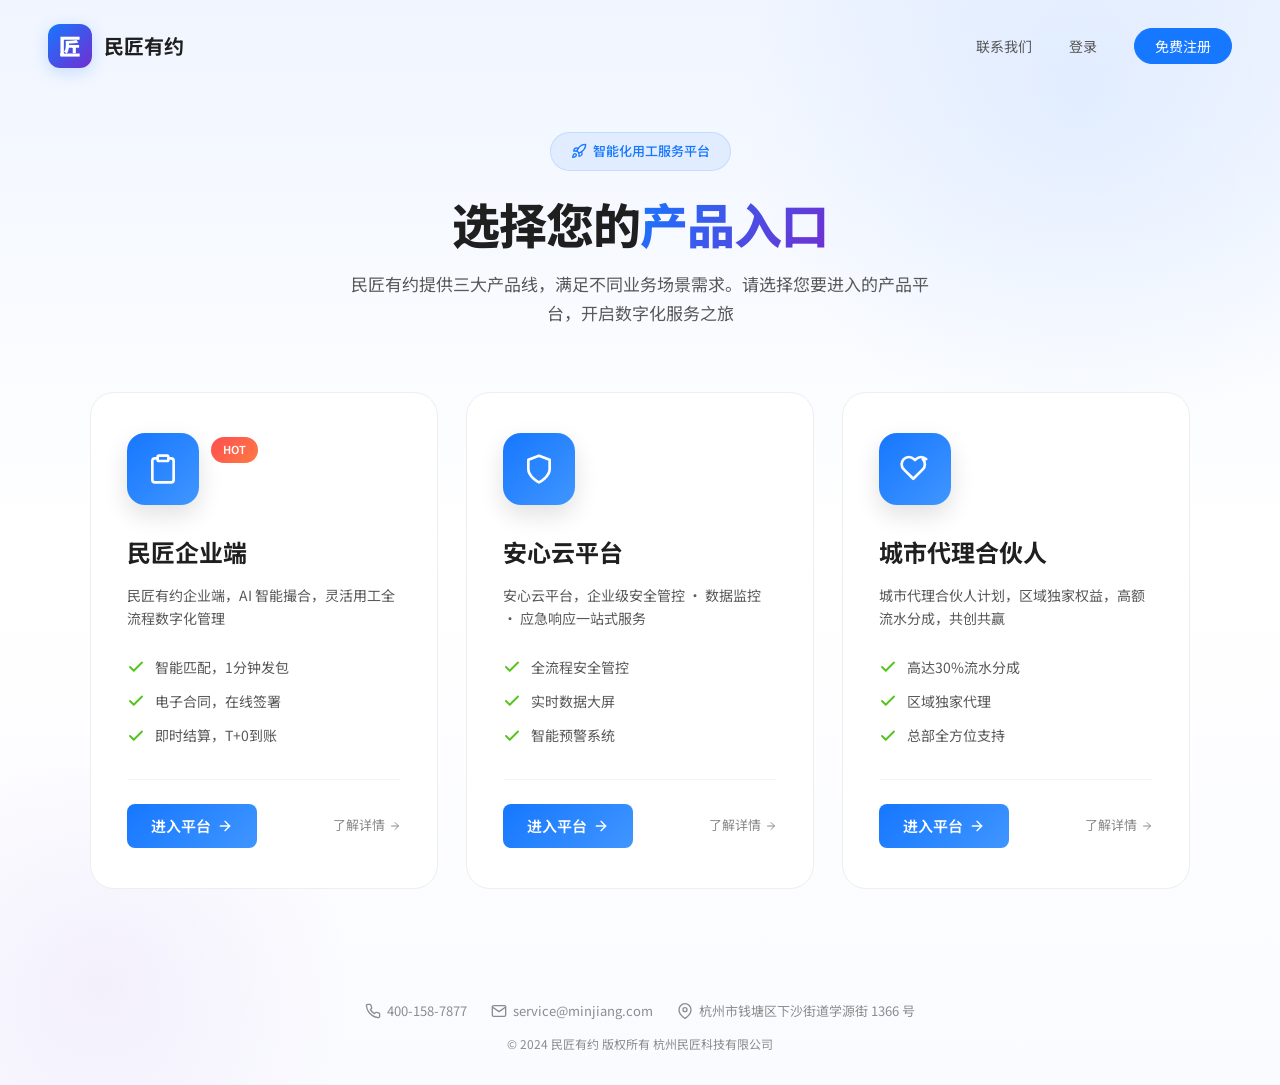
==== index.html @ 80315df2 "feat: 民匠有约平台官网 包含三大产品官网（民匠企业端、安心云平台、城市代理合伙人）， 统一蓝色科技色调设计，门户首页入口选择，登录页及注册页" ====
<!DOCTYPE html>
<html lang="zh-CN">
<head>
  <meta charset="UTF-8">
  <meta name="viewport" content="width=device-width, initial-scale=1.0">
  <title>民匠有约 - 智能化用工服务平台</title>
  <link rel="stylesheet" href="css/style.css">
  <style>
    .portal-page {
      min-height: 100vh;
      background: linear-gradient(180deg, #F0F5FF 0%, #FFFFFF 50%, #FAFBFF 100%);
      display: flex;
      flex-direction: column;
      position: relative;
      overflow: hidden;
    }
    .portal-page::before {
      content: '';
      position: absolute;
      top: -300px;
      right: -200px;
      width: 800px;
      height: 800px;
      background: radial-gradient(circle, rgba(22,119,255,0.08) 0%, transparent 60%);
      border-radius: 50%;
      pointer-events: none;
    }
    .portal-page::after {
      content: '';
      position: absolute;
      bottom: -200px;
      left: -200px;
      width: 600px;
      height: 600px;
      background: radial-gradient(circle, rgba(114,46,209,0.06) 0%, transparent 60%);
      border-radius: 50%;
      pointer-events: none;
    }
    .portal-nav {
      display: flex;
      align-items: center;
      justify-content: space-between;
      padding: 24px 48px;
      position: relative;
      z-index: 2;
    }
    .portal-nav-brand {
      display: flex;
      align-items: center;
      gap: 12px;
      font-size: 20px;
      font-weight: 700;
      color: var(--text);
    }
    .portal-nav-brand-icon {
      width: 44px;
      height: 44px;
      border-radius: 12px;
      background: linear-gradient(135deg, var(--primary), var(--purple));
      display: flex;
      align-items: center;
      justify-content: center;
      color: #fff;
      font-size: 22px;
      font-weight: 900;
      box-shadow: 0 4px 16px rgba(22,119,255,0.2);
    }
    .portal-nav-right {
      display: flex;
      align-items: center;
      gap: 16px;
    }
    .portal-nav-link {
      font-size: 14px;
      color: var(--text-secondary);
      transition: var(--transition);
    }
    .portal-nav-link:hover { color: var(--primary); }
    .portal-main {
      flex: 1;
      display: flex;
      align-items: center;
      justify-content: center;
      padding: 40px 24px 80px;
      position: relative;
      z-index: 2;
    }
    .portal-content {
      max-width: 1200px;
      width: 100%;
    }
    .portal-header {
      text-align: center;
      margin-bottom: 64px;
    }
    .portal-tag {
      display: inline-flex;
      align-items: center;
      gap: 6px;
      padding: 8px 20px;
      background: rgba(22,119,255,0.08);
      color: var(--primary);
      font-size: 13px;
      font-weight: 500;
      border-radius: var(--radius-full);
      margin-bottom: 24px;
      border: 1px solid rgba(22,119,255,0.15);
    }
    .portal-title {
      font-size: 48px;
      font-weight: 800;
      color: var(--text);
      line-height: 1.2;
      margin-bottom: 18px;
      letter-spacing: -1px;
    }
    .portal-title-grad {
      background: linear-gradient(120deg, var(--primary) 0%, var(--purple) 100%);
      -webkit-background-clip: text;
      -webkit-text-fill-color: transparent;
      background-clip: text;
    }
    .portal-subtitle {
      font-size: 17px;
      color: var(--text-secondary);
      line-height: 1.7;
      max-width: 600px;
      margin: 0 auto;
    }
    .portal-grid {
      display: grid;
      grid-template-columns: repeat(3, 1fr);
      gap: 28px;
      max-width: 1100px;
      margin: 0 auto;
    }
    .portal-card {
      background: #fff;
      border-radius: var(--radius-2xl);
      padding: 40px 36px;
      border: 1px solid var(--gray-200);
      transition: var(--transition-slow);
      cursor: pointer;
      position: relative;
      overflow: hidden;
      display: flex;
      flex-direction: column;
    }
    .portal-card::before {
      content: '';
      position: absolute;
      top: 0; left: 0; right: 0;
      height: 5px;
      background: var(--card-grad);
      transform: scaleX(0);
      transform-origin: left;
      transition: var(--transition-slow);
    }
    .portal-card:hover {
      transform: translateY(-10px);
      box-shadow: 0 24px 60px rgba(0,0,0,0.1);
      border-color: transparent;
    }
    .portal-card:hover::before { transform: scaleX(1); }
    .portal-card-icon-wrap {
      position: relative;
      margin-bottom: 28px;
    }
    .portal-card-icon {
      width: 72px;
      height: 72px;
      border-radius: 18px;
      display: flex;
      align-items: center;
      justify-content: center;
      box-shadow: 0 10px 24px rgba(0,0,0,0.12);
      transition: var(--transition);
    }
    .portal-card:hover .portal-card-icon {
      transform: scale(1.08) rotate(-3deg);
    }
    .portal-card-badge {
      position: absolute;
      top: 4px;
      left: 84px;
      padding: 4px 12px;
      background: linear-gradient(135deg, #FF4D4F, #FF7A45);
      color: #fff;
      font-size: 11px;
      font-weight: 600;
      border-radius: var(--radius-full);
    }
    .portal-card-title {
      font-size: 24px;
      font-weight: 700;
      color: var(--text);
      margin-bottom: 12px;
    }
    .portal-card-desc {
      font-size: 14px;
      color: var(--text-secondary);
      line-height: 1.65;
      margin-bottom: 24px;
      min-height: 48px;
    }
    .portal-card-features {
      display: flex;
      flex-direction: column;
      gap: 12px;
      margin-bottom: 32px;
      flex: 1;
    }
    .portal-card-feature {
      display: flex;
      align-items: center;
      gap: 10px;
      font-size: 14px;
      color: var(--text-secondary);
    }
    .portal-card-feature .icon {
      color: var(--green);
      width: 18px;
      height: 18px;
      flex-shrink: 0;
    }
    .portal-card-action {
      display: flex;
      align-items: center;
      justify-content: space-between;
      padding-top: 24px;
      border-top: 1px solid var(--gray-100);
    }
    .portal-card-link-wrap {
      display: block;
      text-decoration: none;
      color: inherit;
    }
    .portal-card-btn {
      display: flex;
      align-items: center;
      gap: 6px;
      font-size: 15px;
      font-weight: 600;
      padding: 10px 24px;
      border-radius: var(--radius);
      color: #fff;
      transition: var(--transition);
    }
    .portal-card-btn:hover { transform: translateX(4px); }
    .portal-card-link {
      font-size: 13px;
      color: var(--text-muted);
      display: flex;
      align-items: center;
      gap: 4px;
      transition: var(--transition);
    }
    .portal-card:hover .portal-card-link { color: var(--text-secondary); }
    .portal-footer {
      padding: 32px 48px;
      text-align: center;
      position: relative;
      z-index: 2;
    }
    .portal-footer-info {
      display: flex;
      align-items: center;
      justify-content: center;
      gap: 24px;
      margin-bottom: 12px;
    }
    .portal-footer-item {
      display: flex;
      align-items: center;
      gap: 6px;
      font-size: 13px;
      color: var(--text-muted);
    }
    .portal-footer-copy {
      font-size: 12px;
      color: var(--text-muted);
    }
    @media (max-width: 900px) {
      .portal-grid { grid-template-columns: 1fr; max-width: 480px; }
      .portal-title { font-size: 32px; }
      .portal-nav { padding: 16px 20px; }
    }
  </style>
</head>
<body>
  <div class="portal-page">
    <!-- 顶部导航 -->
    <div class="portal-nav">
      <a href="index.html" class="portal-nav-brand">
        <div class="portal-nav-brand-icon">匠</div>
        民匠有约
      </a>
      <div class="portal-nav-right">
        <a href="contact.html" class="portal-nav-link">联系我们</a>
        <a href="login.html" class="btn btn-ghost">登录</a>
        <a href="register.html" class="btn btn-primary">免费注册</a>
      </div>
    </div>

    <!-- 主内容区 -->
    <div class="portal-main">
      <div class="portal-content">
        <div class="portal-header">
          <span class="portal-tag">
            <span class="icon icon-rocket icon-sm"></span>
            智能化用工服务平台
          </span>
          <h1 class="portal-title">
            选择您的<span class="portal-title-grad">产品入口</span>
          </h1>
          <p class="portal-subtitle">民匠有约提供三大产品线，满足不同业务场景需求。请选择您要进入的产品平台，开启数字化服务之旅</p>
        </div>

        <div class="portal-grid">
          <!-- 民匠企业端 -->
          <div class="portal-card" style="--card-grad: linear-gradient(135deg, #1677FF, #4096FF);">
            <a href="minjiang.html" class="portal-card-link-wrap">
              <div class="portal-card-icon-wrap">
                <div class="portal-card-icon" style="background: linear-gradient(135deg, #1677FF, #4096FF);">
                  <span class="icon icon-clipboard icon-lg icon-white"></span>
                </div>
                <span class="portal-card-badge">HOT</span>
              </div>
              <h3 class="portal-card-title">民匠企业端</h3>
              <p class="portal-card-desc">民匠有约企业端，AI 智能撮合，灵活用工全流程数字化管理</p>
              <div class="portal-card-features">
                <div class="portal-card-feature"><span class="icon icon-check icon-sm"></span> 智能匹配，1分钟发包</div>
                <div class="portal-card-feature"><span class="icon icon-check icon-sm"></span> 电子合同，在线签署</div>
                <div class="portal-card-feature"><span class="icon icon-check icon-sm"></span> 即时结算，T+0到账</div>
              </div>
            </a>
            <div class="portal-card-action">
              <a href="login.html" class="portal-card-btn" style="background: linear-gradient(135deg, #1677FF, #4096FF);">
                进入平台 <span class="icon icon-arrow-right icon-sm"></span>
              </a>
              <a href="minjiang.html" class="portal-card-link">了解详情 <span class="icon icon-arrow-right icon-sm" style="width:12px;height:12px;"></span></a>
            </div>
          </div>

          <!-- 安心云平台 -->
          <div class="portal-card" style="--card-grad: linear-gradient(135deg, #1677FF, #4096FF);">
            <a href="anxinyun.html" class="portal-card-link-wrap">
              <div class="portal-card-icon-wrap">
                <div class="portal-card-icon" style="background: linear-gradient(135deg, #1677FF, #4096FF);">
                  <span class="icon icon-shield icon-lg icon-white"></span>
                </div>
              </div>
              <h3 class="portal-card-title">安心云平台</h3>
              <p class="portal-card-desc">安心云平台，企业级安全管控 · 数据监控 · 应急响应一站式服务</p>
              <div class="portal-card-features">
                <div class="portal-card-feature"><span class="icon icon-check icon-sm"></span> 全流程安全管控</div>
                <div class="portal-card-feature"><span class="icon icon-check icon-sm"></span> 实时数据大屏</div>
                <div class="portal-card-feature"><span class="icon icon-check icon-sm"></span> 智能预警系统</div>
              </div>
            </a>
            <div class="portal-card-action">
              <a href="login.html" class="portal-card-btn" style="background: linear-gradient(135deg, #1677FF, #4096FF);">
                进入平台 <span class="icon icon-arrow-right icon-sm"></span>
              </a>
              <a href="anxinyun.html" class="portal-card-link">了解详情 <span class="icon icon-arrow-right icon-sm" style="width:12px;height:12px;"></span></a>
            </div>
          </div>

          <!-- 城市代理合伙人 -->
          <div class="portal-card" style="--card-grad: linear-gradient(135deg, #1677FF, #4096FF);">
            <a href="agent.html" class="portal-card-link-wrap">
              <div class="portal-card-icon-wrap">
                <div class="portal-card-icon" style="background: linear-gradient(135deg, #1677FF, #4096FF);">
                  <span class="icon icon-handshake icon-lg icon-white"></span>
                </div>
              </div>
              <h3 class="portal-card-title">城市代理合伙人</h3>
              <p class="portal-card-desc">城市代理合伙人计划，区域独家权益，高额流水分成，共创共赢</p>
              <div class="portal-card-features">
                <div class="portal-card-feature"><span class="icon icon-check icon-sm"></span> 高达30%流水分成</div>
                <div class="portal-card-feature"><span class="icon icon-check icon-sm"></span> 区域独家代理</div>
                <div class="portal-card-feature"><span class="icon icon-check icon-sm"></span> 总部全方位支持</div>
              </div>
            </a>
            <div class="portal-card-action">
              <a href="login.html" class="portal-card-btn" style="background: linear-gradient(135deg, #1677FF, #4096FF);">
                进入平台 <span class="icon icon-arrow-right icon-sm"></span>
              </a>
              <a href="agent.html" class="portal-card-link">了解详情 <span class="icon icon-arrow-right icon-sm" style="width:12px;height:12px;"></span></a>
            </div>
          </div>
        </div>
      </div>
    </div>

    <!-- 底部信息 -->
    <div class="portal-footer">
      <div class="portal-footer-info">
        <span class="portal-footer-item">
          <span class="icon icon-phone icon-sm"></span>
          400-158-7877
        </span>
        <span class="portal-footer-item">
          <span class="icon icon-mail icon-sm"></span>
          service@minjiang.com
        </span>
        <span class="portal-footer-item">
          <span class="icon icon-map-pin icon-sm"></span>
          杭州市钱塘区下沙街道学源街 1366 号
        </span>
      </div>
      <div class="portal-footer-copy">&copy; 2024 民匠有约 版权所有 杭州民匠科技有限公司</div>
    </div>
  </div>
</body>
</html>
---- css/style.css ----
/* ===== 民匠有约官网 - 支付宝开放平台风格 v2 ===== */
@import url('https://fonts.googleapis.com/css2?family=Noto+Sans+SC:wght@300;400;500;600;700;900&display=swap');

:root {
  --primary: #1677FF;
  --primary-light: #4096FF;
  --primary-dark: #0958D9;
  --primary-50: #E6F0FF;
  --primary-100: #CCE0FF;

  --purple: #722ED1;
  --purple-light: #9254DE;
  --pink: #EB2F96;
  --cyan: #13C2C2;
  --green: #52C41A;
  --orange: #FA8C16;
  --red: #F5222D;
  --gold: #FAAD14;

  --gray-50: #FAFAFA;
  --gray-100: #F5F5F5;
  --gray-200: #EEEEEE;
  --gray-300: #E5E5E5;
  --gray-400: #BFBFBF;
  --gray-500: #8C8C8C;
  --gray-600: #595959;
  --gray-700: #434343;
  --gray-800: #262626;
  --gray-900: #1F1F1F;

  --bg: #FFFFFF;
  --bg-soft: #FAFAFA;
  --bg-section: #F7F8FA;

  --text: #1F1F1F;
  --text-secondary: #595959;
  --text-muted: #8C8C8C;

  --radius-sm: 4px;
  --radius: 8px;
  --radius-lg: 12px;
  --radius-xl: 16px;
  --radius-2xl: 24px;
  --radius-full: 9999px;

  --shadow-sm: 0 1px 2px rgba(0,0,0,0.03);
  --shadow: 0 2px 8px rgba(0,0,0,0.04);
  --shadow-md: 0 4px 16px rgba(0,0,0,0.06);
  --shadow-lg: 0 8px 24px rgba(0,0,0,0.08);
  --shadow-xl: 0 12px 40px rgba(0,0,0,0.1);
  --shadow-primary: 0 6px 20px rgba(22,119,255,0.18);
  --shadow-primary-lg: 0 12px 32px rgba(22,119,255,0.25);

  --transition: all 0.25s cubic-bezier(0.4, 0, 0.2, 1);
  --transition-slow: all 0.4s cubic-bezier(0.4, 0, 0.2, 1);
  --container: 1200px;
}

* { margin: 0; padding: 0; box-sizing: border-box; }

html { scroll-behavior: smooth; }

body {
  font-family: 'PingFang SC', 'Helvetica Neue', 'Noto Sans SC', -apple-system, BlinkMacSystemFont, 'Microsoft YaHei', sans-serif;
  background: var(--bg);
  color: var(--text);
  line-height: 1.6;
  font-size: 14px;
  -webkit-font-smoothing: antialiased;
  -moz-osx-font-smoothing: grayscale;
}

a { text-decoration: none; color: inherit; }
img { max-width: 100%; display: block; }
ul { list-style: none; }
button { font-family: inherit; cursor: pointer; border: none; background: none; }

.container {
  max-width: var(--container);
  margin: 0 auto;
  padding: 0 24px;
}

/* ===== ICON SYSTEM ===== */
.icon {
  display: inline-block;
  width: 24px;
  height: 24px;
  flex-shrink: 0;
  background-color: currentColor;
  -webkit-mask-repeat: no-repeat;
  mask-repeat: no-repeat;
  -webkit-mask-position: center;
  mask-position: center;
  -webkit-mask-size: contain;
  mask-size: contain;
  vertical-align: middle;
}

.icon-lg { width: 32px; height: 32px; }
.icon-xl { width: 48px; height: 48px; }
.icon-2xl { width: 64px; height: 64px; }
.icon-sm { width: 16px; height: 16px; }

.icon-home {
  -webkit-mask-image: url("data:image/svg+xml,%3Csvg xmlns='http://www.w3.org/2000/svg' viewBox='0 0 24 24' fill='none' stroke='currentColor' stroke-width='2' stroke-linecap='round' stroke-linejoin='round'%3E%3Cpath d='M3 9l9-7 9 7v11a2 2 0 0 1-2 2H5a2 2 0 0 1-2-2z'/%3E%3Cpolyline points='9 22 9 12 15 12 15 22'/%3E%3C/svg%3E");
  mask-image: url("data:image/svg+xml,%3Csvg xmlns='http://www.w3.org/2000/svg' viewBox='0 0 24 24' fill='none' stroke='currentColor' stroke-width='2' stroke-linecap='round' stroke-linejoin='round'%3E%3Cpath d='M3 9l9-7 9 7v11a2 2 0 0 1-2 2H5a2 2 0 0 1-2-2z'/%3E%3Cpolyline points='9 22 9 12 15 12 15 22'/%3E%3C/svg%3E");
}
.icon-building {
  -webkit-mask-image: url("data:image/svg+xml,%3Csvg xmlns='http://www.w3.org/2000/svg' viewBox='0 0 24 24' fill='none' stroke='currentColor' stroke-width='2' stroke-linecap='round' stroke-linejoin='round'%3E%3Cpath d='M3 21h18'/%3E%3Cpath d='M5 21V7l8-4 8 4v14'/%3E%3Cpath d='M9 21v-6h6v6'/%3E%3C/svg%3E");
  mask-image: url("data:image/svg+xml,%3Csvg xmlns='http://www.w3.org/2000/svg' viewBox='0 0 24 24' fill='none' stroke='currentColor' stroke-width='2' stroke-linecap='round' stroke-linejoin='round'%3E%3Cpath d='M3 21h18'/%3E%3Cpath d='M5 21V7l8-4 8 4v14'/%3E%3Cpath d='M9 21v-6h6v6'/%3E%3C/svg%3E");
}
.icon-user {
  -webkit-mask-image: url("data:image/svg+xml,%3Csvg xmlns='http://www.w3.org/2000/svg' viewBox='0 0 24 24' fill='none' stroke='currentColor' stroke-width='2' stroke-linecap='round' stroke-linejoin='round'%3E%3Cpath d='M20 21v-2a4 4 0 0 0-4-4H8a4 4 0 0 0-4 4v2'/%3E%3Ccircle cx='12' cy='7' r='4'/%3E%3C/svg%3E");
  mask-image: url("data:image/svg+xml,%3Csvg xmlns='http://www.w3.org/2000/svg' viewBox='0 0 24 24' fill='none' stroke='currentColor' stroke-width='2' stroke-linecap='round' stroke-linejoin='round'%3E%3Cpath d='M20 21v-2a4 4 0 0 0-4-4H8a4 4 0 0 0-4 4v2'/%3E%3Ccircle cx='12' cy='7' r='4'/%3E%3C/svg%3E");
}
.icon-handshake {
  -webkit-mask-image: url("data:image/svg+xml,%3Csvg xmlns='http://www.w3.org/2000/svg' viewBox='0 0 24 24' fill='none' stroke='currentColor' stroke-width='2' stroke-linecap='round' stroke-linejoin='round'%3E%3Cpath d='M20.42 4.58a5.4 5.4 0 0 0-7.65 0l-.77.78-.77-.78a5.4 5.4 0 0 0-7.65 7.65l.77.77 6.36 6.36 6.36-6.36.77-.77a5.4 5.4 0 0 0 0-7.65z'/%3E%3C/svg%3E");
  mask-image: url("data:image/svg+xml,%3Csvg xmlns='http://www.w3.org/2000/svg' viewBox='0 0 24 24' fill='none' stroke='currentColor' stroke-width='2' stroke-linecap='round' stroke-linejoin='round'%3E%3Cpath d='M20.42 4.58a5.4 5.4 0 0 0-7.65 0l-.77.78-.77-.78a5.4 5.4 0 0 0-7.65 7.65l.77.77 6.36 6.36 6.36-6.36.77-.77a5.4 5.4 0 0 0 0-7.65z'/%3E%3C/svg%3E");
}
.icon-settings {
  -webkit-mask-image: url("data:image/svg+xml,%3Csvg xmlns='http://www.w3.org/2000/svg' viewBox='0 0 24 24' fill='none' stroke='currentColor' stroke-width='2' stroke-linecap='round' stroke-linejoin='round'%3E%3Ccircle cx='12' cy='12' r='3'/%3E%3Cpath d='M19.4 15a1.65 1.65 0 0 0 .33 1.82l.06.06a2 2 0 0 1 0 2.83 2 2 0 0 1-2.83 0l-.06-.06a1.65 1.65 0 0 0-1.82-.33 1.65 1.65 0 0 0-1 1.51V21a2 2 0 0 1-4 0v-.09A1.65 1.65 0 0 0 9 19.4a1.65 1.65 0 0 0-1.82.33l-.06.06a2 2 0 0 1-2.83 0 2 2 0 0 1 0-2.83l.06-.06a1.65 1.65 0 0 0 .33-1.82 1.65 1.65 0 0 0-1.51-1H3a2 2 0 0 1 0-4h.09A1.65 1.65 0 0 0 4.6 9a1.65 1.65 0 0 0-.33-1.82l-.06-.06a2 2 0 0 1 0-2.83 2 2 0 0 1 2.83 0l.06.06a1.65 1.65 0 0 0 1.82.33H9a1.65 1.65 0 0 0 1-1.51V3a2 2 0 0 1 4 0v.09a1.65 1.65 0 0 0 1 1.51 1.65 1.65 0 0 0 1.82-.33l.06-.06a2 2 0 0 1 2.83 0 2 2 0 0 1 0 2.83l-.06.06a1.65 1.65 0 0 0-.33 1.82V9a1.65 1.65 0 0 0 1.51 1H21a2 2 0 0 1 0 4h-.09a1.65 1.65 0 0 0-1.51 1z'/%3E%3C/svg%3E");
  mask-image: url("data:image/svg+xml,%3Csvg xmlns='http://www.w3.org/2000/svg' viewBox='0 0 24 24' fill='none' stroke='currentColor' stroke-width='2' stroke-linecap='round' stroke-linejoin='round'%3E%3Ccircle cx='12' cy='12' r='3'/%3E%3Cpath d='M19.4 15a1.65 1.65 0 0 0 .33 1.82l.06.06a2 2 0 0 1 0 2.83 2 2 0 0 1-2.83 0l-.06-.06a1.65 1.65 0 0 0-1.82-.33 1.65 1.65 0 0 0-1 1.51V21a2 2 0 0 1-4 0v-.09A1.65 1.65 0 0 0 9 19.4a1.65 1.65 0 0 0-1.82.33l-.06.06a2 2 0 0 1-2.83 0 2 2 0 0 1 0-2.83l.06-.06a1.65 1.65 0 0 0 .33-1.82 1.65 1.65 0 0 0-1.51-1H3a2 2 0 0 1 0-4h.09A1.65 1.65 0 0 0 4.6 9a1.65 1.65 0 0 0-.33-1.82l-.06-.06a2 2 0 0 1 0-2.83 2 2 0 0 1 2.83 0l.06.06a1.65 1.65 0 0 0 1.82.33H9a1.65 1.65 0 0 0 1-1.51V3a2 2 0 0 1 4 0v.09a1.65 1.65 0 0 0 1 1.51 1.65 1.65 0 0 0 1.82-.33l.06-.06a2 2 0 0 1 2.83 0 2 2 0 0 1 0 2.83l-.06.06a1.65 1.65 0 0 0-.33 1.82V9a1.65 1.65 0 0 0 1.51 1H21a2 2 0 0 1 0 4h-.09a1.65 1.65 0 0 0-1.51 1z'/%3E%3C/svg%3E");
}
.icon-clipboard {
  -webkit-mask-image: url("data:image/svg+xml,%3Csvg xmlns='http://www.w3.org/2000/svg' viewBox='0 0 24 24' fill='none' stroke='currentColor' stroke-width='2' stroke-linecap='round' stroke-linejoin='round'%3E%3Cpath d='M16 4h2a2 2 0 0 1 2 2v14a2 2 0 0 1-2 2H6a2 2 0 0 1-2-2V6a2 2 0 0 1 2-2h2'/%3E%3Crect x='8' y='2' width='8' height='4' rx='1' ry='1'/%3E%3C/svg%3E");
  mask-image: url("data:image/svg+xml,%3Csvg xmlns='http://www.w3.org/2000/svg' viewBox='0 0 24 24' fill='none' stroke='currentColor' stroke-width='2' stroke-linecap='round' stroke-linejoin='round'%3E%3Cpath d='M16 4h2a2 2 0 0 1 2 2v14a2 2 0 0 1-2 2H6a2 2 0 0 1-2-2V6a2 2 0 0 1 2-2h2'/%3E%3Crect x='8' y='2' width='8' height='4' rx='1' ry='1'/%3E%3C/svg%3E");
}
.icon-smartphone {
  -webkit-mask-image: url("data:image/svg+xml,%3Csvg xmlns='http://www.w3.org/2000/svg' viewBox='0 0 24 24' fill='none' stroke='currentColor' stroke-width='2' stroke-linecap='round' stroke-linejoin='round'%3E%3Crect x='5' y='2' width='14' height='20' rx='2' ry='2'/%3E%3Cline x1='12' y1='18' x2='12.01' y2='18'/%3E%3C/svg%3E");
  mask-image: url("data:image/svg+xml,%3Csvg xmlns='http://www.w3.org/2000/svg' viewBox='0 0 24 24' fill='none' stroke='currentColor' stroke-width='2' stroke-linecap='round' stroke-linejoin='round'%3E%3Crect x='5' y='2' width='14' height='20' rx='2' ry='2'/%3E%3Cline x1='12' y1='18' x2='12.01' y2='18'/%3E%3C/svg%3E");
}
.icon-dollar {
  -webkit-mask-image: url("data:image/svg+xml,%3Csvg xmlns='http://www.w3.org/2000/svg' viewBox='0 0 24 24' fill='none' stroke='currentColor' stroke-width='2' stroke-linecap='round' stroke-linejoin='round'%3E%3Cline x1='12' y1='1' x2='12' y2='23'/%3E%3Cpath d='M17 5H9.5a3.5 3.5 0 0 0 0 7h5a3.5 3.5 0 0 1 0 7H6'/%3E%3C/svg%3E");
  mask-image: url("data:image/svg+xml,%3Csvg xmlns='http://www.w3.org/2000/svg' viewBox='0 0 24 24' fill='none' stroke='currentColor' stroke-width='2' stroke-linecap='round' stroke-linejoin='round'%3E%3Cline x1='12' y1='1' x2='12' y2='23'/%3E%3Cpath d='M17 5H9.5a3.5 3.5 0 0 0 0 7h5a3.5 3.5 0 0 1 0 7H6'/%3E%3C/svg%3E");
}
.icon-map-pin {
  -webkit-mask-image: url("data:image/svg+xml,%3Csvg xmlns='http://www.w3.org/2000/svg' viewBox='0 0 24 24' fill='none' stroke='currentColor' stroke-width='2' stroke-linecap='round' stroke-linejoin='round'%3E%3Cpath d='M21 10c0 7-9 13-9 13s-9-6-9-13a9 9 0 0 1 18 0z'/%3E%3Ccircle cx='12' cy='10' r='3'/%3E%3C/svg%3E");
  mask-image: url("data:image/svg+xml,%3Csvg xmlns='http://www.w3.org/2000/svg' viewBox='0 0 24 24' fill='none' stroke='currentColor' stroke-width='2' stroke-linecap='round' stroke-linejoin='round'%3E%3Cpath d='M21 10c0 7-9 13-9 13s-9-6-9-13a9 9 0 0 1 18 0z'/%3E%3Ccircle cx='12' cy='10' r='3'/%3E%3C/svg%3E");
}
.icon-star {
  -webkit-mask-image: url("data:image/svg+xml,%3Csvg xmlns='http://www.w3.org/2000/svg' viewBox='0 0 24 24' fill='none' stroke='currentColor' stroke-width='2' stroke-linecap='round' stroke-linejoin='round'%3E%3Cpolygon points='12 2 15.09 8.26 22 9.27 17 14.14 18.18 21.02 12 17.77 5.82 21.02 7 14.14 2 9.27 8.91 8.26 12 2'/%3E%3C/svg%3E");
  mask-image: url("data:image/svg+xml,%3Csvg xmlns='http://www.w3.org/2000/svg' viewBox='0 0 24 24' fill='none' stroke='currentColor' stroke-width='2' stroke-linecap='round' stroke-linejoin='round'%3E%3Cpolygon points='12 2 15.09 8.26 22 9.27 17 14.14 18.18 21.02 12 17.77 5.82 21.02 7 14.14 2 9.27 8.91 8.26 12 2'/%3E%3C/svg%3E");
}
.icon-bar-chart {
  -webkit-mask-image: url("data:image/svg+xml,%3Csvg xmlns='http://www.w3.org/2000/svg' viewBox='0 0 24 24' fill='none' stroke='currentColor' stroke-width='2' stroke-linecap='round' stroke-linejoin='round'%3E%3Cline x1='12' y1='20' x2='12' y2='10'/%3E%3Cline x1='18' y1='20' x2='18' y2='4'/%3E%3Cline x1='6' y1='20' x2='6' y2='16'/%3E%3C/svg%3E");
  mask-image: url("data:image/svg+xml,%3Csvg xmlns='http://www.w3.org/2000/svg' viewBox='0 0 24 24' fill='none' stroke='currentColor' stroke-width='2' stroke-linecap='round' stroke-linejoin='round'%3E%3Cline x1='12' y1='20' x2='12' y2='10'/%3E%3Cline x1='18' y1='20' x2='18' y2='4'/%3E%3Cline x1='6' y1='20' x2='6' y2='16'/%3E%3C/svg%3E");
}
.icon-file-text {
  -webkit-mask-image: url("data:image/svg+xml,%3Csvg xmlns='http://www.w3.org/2000/svg' viewBox='0 0 24 24' fill='none' stroke='currentColor' stroke-width='2' stroke-linecap='round' stroke-linejoin='round'%3E%3Cpath d='M14 2H6a2 2 0 0 0-2 2v16a2 2 0 0 0 2 2h12a2 2 0 0 0 2-2V8z'/%3E%3Cpolyline points='14 2 14 8 20 8'/%3E%3Cline x1='16' y1='13' x2='8' y2='13'/%3E%3Cline x1='16' y1='17' x2='8' y2='17'/%3E%3Cpolyline points='10 9 9 9 8 9'/%3E%3C/svg%3E");
  mask-image: url("data:image/svg+xml,%3Csvg xmlns='http://www.w3.org/2000/svg' viewBox='0 0 24 24' fill='none' stroke='currentColor' stroke-width='2' stroke-linecap='round' stroke-linejoin='round'%3E%3Cpath d='M14 2H6a2 2 0 0 0-2 2v16a2 2 0 0 0 2 2h12a2 2 0 0 0 2-2V8z'/%3E%3Cpolyline points='14 2 14 8 20 8'/%3E%3Cline x1='16' y1='13' x2='8' y2='13'/%3E%3Cline x1='16' y1='17' x2='8' y2='17'/%3E%3Cpolyline points='10 9 9 9 8 9'/%3E%3C/svg%3E");
}
.icon-graduation {
  -webkit-mask-image: url("data:image/svg+xml,%3Csvg xmlns='http://www.w3.org/2000/svg' viewBox='0 0 24 24' fill='none' stroke='currentColor' stroke-width='2' stroke-linecap='round' stroke-linejoin='round'%3E%3Cpath d='M22 10v6M2 10l10-5 10 5-10 5z'/%3E%3Cpath d='M6 12v5c3 3 9 3 12 0v-5'/%3E%3C/svg%3E");
  mask-image: url("data:image/svg+xml,%3Csvg xmlns='http://www.w3.org/2000/svg' viewBox='0 0 24 24' fill='none' stroke='currentColor' stroke-width='2' stroke-linecap='round' stroke-linejoin='round'%3E%3Cpath d='M22 10v6M2 10l10-5 10 5-10 5z'/%3E%3Cpath d='M6 12v5c3 3 9 3 12 0v-5'/%3E%3C/svg%3E");
}
.icon-cloud {
  -webkit-mask-image: url("data:image/svg+xml,%3Csvg xmlns='http://www.w3.org/2000/svg' viewBox='0 0 24 24' fill='none' stroke='currentColor' stroke-width='2' stroke-linecap='round' stroke-linejoin='round'%3E%3Cpath d='M18 10h-1.26A8 8 0 1 0 9 20h9a5 5 0 0 0 0-10z'/%3E%3C/svg%3E");
  mask-image: url("data:image/svg+xml,%3Csvg xmlns='http://www.w3.org/2000/svg' viewBox='0 0 24 24' fill='none' stroke='currentColor' stroke-width='2' stroke-linecap='round' stroke-linejoin='round'%3E%3Cpath d='M18 10h-1.26A8 8 0 1 0 9 20h9a5 5 0 0 0 0-10z'/%3E%3C/svg%3E");
}
.icon-wifi {
  -webkit-mask-image: url("data:image/svg+xml,%3Csvg xmlns='http://www.w3.org/2000/svg' viewBox='0 0 24 24' fill='none' stroke='currentColor' stroke-width='2' stroke-linecap='round' stroke-linejoin='round'%3E%3Cpath d='M5 12.55a11 11 0 0 1 14.08 0'/%3E%3Cpath d='M1.42 9a16 16 0 0 1 21.16 0'/%3E%3Cpath d='M8.53 16.11a6 6 0 0 1 6.95 0'/%3E%3Cline x1='12' y1='20' x2='12.01' y2='20'/%3E%3C/svg%3E");
  mask-image: url("data:image/svg+xml,%3Csvg xmlns='http://www.w3.org/2000/svg' viewBox='0 0 24 24' fill='none' stroke='currentColor' stroke-width='2' stroke-linecap='round' stroke-linejoin='round'%3E%3Cpath d='M5 12.55a11 11 0 0 1 14.08 0'/%3E%3Cpath d='M1.42 9a16 16 0 0 1 21.16 0'/%3E%3Cpath d='M8.53 16.11a6 6 0 0 1 6.95 0'/%3E%3Cline x1='12' y1='20' x2='12.01' y2='20'/%3E%3C/svg%3E");
}
.icon-shield {
  -webkit-mask-image: url("data:image/svg+xml,%3Csvg xmlns='http://www.w3.org/2000/svg' viewBox='0 0 24 24' fill='none' stroke='currentColor' stroke-width='2' stroke-linecap='round' stroke-linejoin='round'%3E%3Cpath d='M12 22s8-4 8-10V5l-8-3-8 3v7c0 6 8 10 8 10z'/%3E%3C/svg%3E");
  mask-image: url("data:image/svg+xml,%3Csvg xmlns='http://www.w3.org/2000/svg' viewBox='0 0 24 24' fill='none' stroke='currentColor' stroke-width='2' stroke-linecap='round' stroke-linejoin='round'%3E%3Cpath d='M12 22s8-4 8-10V5l-8-3-8 3v7c0 6 8 10 8 10z'/%3E%3C/svg%3E");
}
.icon-search {
  -webkit-mask-image: url("data:image/svg+xml,%3Csvg xmlns='http://www.w3.org/2000/svg' viewBox='0 0 24 24' fill='none' stroke='currentColor' stroke-width='2' stroke-linecap='round' stroke-linejoin='round'%3E%3Ccircle cx='11' cy='11' r='8'/%3E%3Cline x1='21' y1='21' x2='16.65' y2='16.65'/%3E%3C/svg%3E");
  mask-image: url("data:image/svg+xml,%3Csvg xmlns='http://www.w3.org/2000/svg' viewBox='0 0 24 24' fill='none' stroke='currentColor' stroke-width='2' stroke-linecap='round' stroke-linejoin='round'%3E%3Ccircle cx='11' cy='11' r='8'/%3E%3Cline x1='21' y1='21' x2='16.65' y2='16.65'/%3E%3C/svg%3E");
}
.icon-video {
  -webkit-mask-image: url("data:image/svg+xml,%3Csvg xmlns='http://www.w3.org/2000/svg' viewBox='0 0 24 24' fill='none' stroke='currentColor' stroke-width='2' stroke-linecap='round' stroke-linejoin='round'%3E%3Cpolygon points='23 7 16 12 23 17 23 7'/%3E%3Crect x='1' y='5' width='15' height='14' rx='2' ry='2'/%3E%3C/svg%3E");
  mask-image: url("data:image/svg+xml,%3Csvg xmlns='http://www.w3.org/2000/svg' viewBox='0 0 24 24' fill='none' stroke='currentColor' stroke-width='2' stroke-linecap='round' stroke-linejoin='round'%3E%3Cpolygon points='23 7 16 12 23 17 23 7'/%3E%3Crect x='1' y='5' width='15' height='14' rx='2' ry='2'/%3E%3C/svg%3E");
}
.icon-alert {
  -webkit-mask-image: url("data:image/svg+xml,%3Csvg xmlns='http://www.w3.org/2000/svg' viewBox='0 0 24 24' fill='none' stroke='currentColor' stroke-width='2' stroke-linecap='round' stroke-linejoin='round'%3E%3Cpath d='M10.29 3.86L1.82 18a2 2 0 0 0 1.71 3h16.94a2 2 0 0 0 1.71-3L13.71 3.86a2 2 0 0 0-3.42 0z'/%3E%3Cline x1='12' y1='9' x2='12' y2='13'/%3E%3Cline x1='12' y1='17' x2='12.01' y2='17'/%3E%3C/svg%3E");
  mask-image: url("data:image/svg+xml,%3Csvg xmlns='http://www.w3.org/2000/svg' viewBox='0 0 24 24' fill='none' stroke='currentColor' stroke-width='2' stroke-linecap='round' stroke-linejoin='round'%3E%3Cpath d='M10.29 3.86L1.82 18a2 2 0 0 0 1.71 3h16.94a2 2 0 0 0 1.71-3L13.71 3.86a2 2 0 0 0-3.42 0z'/%3E%3Cline x1='12' y1='9' x2='12' y2='13'/%3E%3Cline x1='12' y1='17' x2='12.01' y2='17'/%3E%3C/svg%3E");
}
.icon-phone {
  -webkit-mask-image: url("data:image/svg+xml,%3Csvg xmlns='http://www.w3.org/2000/svg' viewBox='0 0 24 24' fill='none' stroke='currentColor' stroke-width='2' stroke-linecap='round' stroke-linejoin='round'%3E%3Cpath d='M22 16.92v3a2 2 0 0 1-2.18 2 19.79 19.79 0 0 1-8.63-3.07 19.5 19.5 0 0 1-6-6 19.79 19.79 0 0 1-3.07-8.67A2 2 0 0 1 4.11 2h3a2 2 0 0 1 2 1.72c.127.96.361 1.903.7 2.81a2 2 0 0 1-.45 2.11L8.09 9.91a16 16 0 0 0 6 6l1.27-1.27a2 2 0 0 1 2.11-.45c.907.339 1.85.573 2.81.7A2 2 0 0 1 22 16.92z'/%3E%3C/svg%3E");
  mask-image: url("data:image/svg+xml,%3Csvg xmlns='http://www.w3.org/2000/svg' viewBox='0 0 24 24' fill='none' stroke='currentColor' stroke-width='2' stroke-linecap='round' stroke-linejoin='round'%3E%3Cpath d='M22 16.92v3a2 2 0 0 1-2.18 2 19.79 19.79 0 0 1-8.63-3.07 19.5 19.5 0 0 1-6-6 19.79 19.79 0 0 1-3.07-8.67A2 2 0 0 1 4.11 2h3a2 2 0 0 1 2 1.72c.127.96.361 1.903.7 2.81a2 2 0 0 1-.45 2.11L8.09 9.91a16 16 0 0 0 6 6l1.27-1.27a2 2 0 0 1 2.11-.45c.907.339 1.85.573 2.81.7A2 2 0 0 1 22 16.92z'/%3E%3C/svg%3E");
}
.icon-mail {
  -webkit-mask-image: url("data:image/svg+xml,%3Csvg xmlns='http://www.w3.org/2000/svg' viewBox='0 0 24 24' fill='none' stroke='currentColor' stroke-width='2' stroke-linecap='round' stroke-linejoin='round'%3E%3Cpath d='M4 4h16c1.1 0 2 .9 2 2v12c0 1.1-.9 2-2 2H4c-1.1 0-2-.9-2-2V6c0-1.1.9-2 2-2z'/%3E%3Cpolyline points='22,6 12,13 2,6'/%3E%3C/svg%3E");
  mask-image: url("data:image/svg+xml,%3Csvg xmlns='http://www.w3.org/2000/svg' viewBox='0 0 24 24' fill='none' stroke='currentColor' stroke-width='2' stroke-linecap='round' stroke-linejoin='round'%3E%3Cpath d='M4 4h16c1.1 0 2 .9 2 2v12c0 1.1-.9 2-2 2H4c-1.1 0-2-.9-2-2V6c0-1.1.9-2 2-2z'/%3E%3Cpolyline points='22,6 12,13 2,6'/%3E%3C/svg%3E");
}
.icon-message {
  -webkit-mask-image: url("data:image/svg+xml,%3Csvg xmlns='http://www.w3.org/2000/svg' viewBox='0 0 24 24' fill='none' stroke='currentColor' stroke-width='2' stroke-linecap='round' stroke-linejoin='round'%3E%3Cpath d='M21 11.5a8.38 8.38 0 0 1-.9 3.8 8.5 8.5 0 0 1-7.6 4.7 8.38 8.38 0 0 1-3.8-.9L3 21l1.9-5.7a8.38 8.38 0 0 1-.9-3.8 8.5 8.5 0 0 1 4.7-7.6 8.38 8.38 0 0 1 3.8-.9h.5a8.48 8.48 0 0 1 8 8v.5z'/%3E%3C/svg%3E");
  mask-image: url("data:image/svg+xml,%3Csvg xmlns='http://www.w3.org/2000/svg' viewBox='0 0 24 24' fill='none' stroke='currentColor' stroke-width='2' stroke-linecap='round' stroke-linejoin='round'%3E%3Cpath d='M21 11.5a8.38 8.38 0 0 1-.9 3.8 8.5 8.5 0 0 1-7.6 4.7 8.38 8.38 0 0 1-3.8-.9L3 21l1.9-5.7a8.38 8.38 0 0 1-.9-3.8 8.5 8.5 0 0 1 4.7-7.6 8.38 8.38 0 0 1 3.8-.9h.5a8.48 8.48 0 0 1 8 8v.5z'/%3E%3C/svg%3E");
}
.icon-award {
  -webkit-mask-image: url("data:image/svg+xml,%3Csvg xmlns='http://www.w3.org/2000/svg' viewBox='0 0 24 24' fill='none' stroke='currentColor' stroke-width='2' stroke-linecap='round' stroke-linejoin='round'%3E%3Ccircle cx='12' cy='8' r='7'/%3E%3Cpolyline points='8.21 13.89 7 23 12 20 17 23 15.79 13.88'/%3E%3C/svg%3E");
  mask-image: url("data:image/svg+xml,%3Csvg xmlns='http://www.w3.org/2000/svg' viewBox='0 0 24 24' fill='none' stroke='currentColor' stroke-width='2' stroke-linecap='round' stroke-linejoin='round'%3E%3Ccircle cx='12' cy='8' r='7'/%3E%3Cpolyline points='8.21 13.89 7 23 12 20 17 23 15.79 13.88'/%3E%3C/svg%3E");
}
.icon-lock {
  -webkit-mask-image: url("data:image/svg+xml,%3Csvg xmlns='http://www.w3.org/2000/svg' viewBox='0 0 24 24' fill='none' stroke='currentColor' stroke-width='2' stroke-linecap='round' stroke-linejoin='round'%3E%3Crect x='3' y='11' width='18' height='11' rx='2' ry='2'/%3E%3Cpath d='M7 11V7a5 5 0 0 1 10 0v4'/%3E%3C/svg%3E");
  mask-image: url("data:image/svg+xml,%3Csvg xmlns='http://www.w3.org/2000/svg' viewBox='0 0 24 24' fill='none' stroke='currentColor' stroke-width='2' stroke-linecap='round' stroke-linejoin='round'%3E%3Crect x='3' y='11' width='18' height='11' rx='2' ry='2'/%3E%3Cpath d='M7 11V7a5 5 0 0 1 10 0v4'/%3E%3C/svg%3E");
}
.icon-cpu {
  -webkit-mask-image: url("data:image/svg+xml,%3Csvg xmlns='http://www.w3.org/2000/svg' viewBox='0 0 24 24' fill='none' stroke='currentColor' stroke-width='2' stroke-linecap='round' stroke-linejoin='round'%3E%3Crect x='4' y='4' width='16' height='16' rx='2' ry='2'/%3E%3Crect x='9' y='9' width='6' height='6'/%3E%3Cline x1='9' y1='1' x2='9' y2='4'/%3E%3Cline x1='15' y1='1' x2='15' y2='4'/%3E%3Cline x1='9' y1='20' x2='9' y2='23'/%3E%3Cline x1='15' y1='20' x2='15' y2='23'/%3E%3Cline x1='20' y1='9' x2='23' y2='9'/%3E%3Cline x1='20' y1='14' x2='23' y2='14'/%3E%3Cline x1='1' y1='9' x2='4' y2='9'/%3E%3Cline x1='1' y1='14' x2='4' y2='14'/%3E%3C/svg%3E");
  mask-image: url("data:image/svg+xml,%3Csvg xmlns='http://www.w3.org/2000/svg' viewBox='0 0 24 24' fill='none' stroke='currentColor' stroke-width='2' stroke-linecap='round' stroke-linejoin='round'%3E%3Crect x='4' y='4' width='16' height='16' rx='2' ry='2'/%3E%3Crect x='9' y='9' width='6' height='6'/%3E%3Cline x1='9' y1='1' x2='9' y2='4'/%3E%3Cline x1='15' y1='1' x2='15' y2='4'/%3E%3Cline x1='9' y1='20' x2='9' y2='23'/%3E%3Cline x1='15' y1='20' x2='15' y2='23'/%3E%3Cline x1='20' y1='9' x2='23' y2='9'/%3E%3Cline x1='20' y1='14' x2='23' y2='14'/%3E%3Cline x1='1' y1='9' x2='4' y2='9'/%3E%3Cline x1='1' y1='14' x2='4' y2='14'/%3E%3C/svg%3E");
}
.icon-zap {
  -webkit-mask-image: url("data:image/svg+xml,%3Csvg xmlns='http://www.w3.org/2000/svg' viewBox='0 0 24 24' fill='none' stroke='currentColor' stroke-width='2' stroke-linecap='round' stroke-linejoin='round'%3E%3Cpolygon points='13 2 3 14 12 14 11 22 21 10 12 10 13 2'/%3E%3C/svg%3E");
  mask-image: url("data:image/svg+xml,%3Csvg xmlns='http://www.w3.org/2000/svg' viewBox='0 0 24 24' fill='none' stroke='currentColor' stroke-width='2' stroke-linecap='round' stroke-linejoin='round'%3E%3Cpolygon points='13 2 3 14 12 14 11 22 21 10 12 10 13 2'/%3E%3C/svg%3E");
}
.icon-rocket {
  -webkit-mask-image: url("data:image/svg+xml,%3Csvg xmlns='http://www.w3.org/2000/svg' viewBox='0 0 24 24' fill='none' stroke='currentColor' stroke-width='2' stroke-linecap='round' stroke-linejoin='round'%3E%3Cpath d='M4.5 16.5c-1.5 1.26-2 5-2 5s3.74-.5 5-2c.71-.84.7-2.13-.09-2.91a2.18 2.18 0 0 0-2.91-.09z'/%3E%3Cpath d='M12 15l-3-3a22 22 0 0 1 2-3.95A12.88 12.88 0 0 1 22 2c0 2.72-.78 7.5-6 11a22.35 22.35 0 0 1-4 2z'/%3E%3Cpath d='M9 12H4s.55-3.03 2-4c1.62-1.08 5 0 5 0'/%3E%3Cpath d='M12 15v5s3.03-.55 4-2c1.08-1.62 0-5 0-5'/%3E%3C/svg%3E");
  mask-image: url("data:image/svg+xml,%3Csvg xmlns='http://www.w3.org/2000/svg' viewBox='0 0 24 24' fill='none' stroke='currentColor' stroke-width='2' stroke-linecap='round' stroke-linejoin='round'%3E%3Cpath d='M4.5 16.5c-1.5 1.26-2 5-2 5s3.74-.5 5-2c.71-.84.7-2.13-.09-2.91a2.18 2.18 0 0 0-2.91-.09z'/%3E%3Cpath d='M12 15l-3-3a22 22 0 0 1 2-3.95A12.88 12.88 0 0 1 22 2c0 2.72-.78 7.5-6 11a22.35 22.35 0 0 1-4 2z'/%3E%3Cpath d='M9 12H4s.55-3.03 2-4c1.62-1.08 5 0 5 0'/%3E%3Cpath d='M12 15v5s3.03-.55 4-2c1.08-1.62 0-5 0-5'/%3E%3C/svg%3E");
}
.icon-trending-up {
  -webkit-mask-image: url("data:image/svg+xml,%3Csvg xmlns='http://www.w3.org/2000/svg' viewBox='0 0 24 24' fill='none' stroke='currentColor' stroke-width='2' stroke-linecap='round' stroke-linejoin='round'%3E%3Cpolyline points='23 6 13.5 15.5 8.5 10.5 1 18'/%3E%3Cpolyline points='17 6 23 6 23 12'/%3E%3C/svg%3E");
  mask-image: url("data:image/svg+xml,%3Csvg xmlns='http://www.w3.org/2000/svg' viewBox='0 0 24 24' fill='none' stroke='currentColor' stroke-width='2' stroke-linecap='round' stroke-linejoin='round'%3E%3Cpolyline points='23 6 13.5 15.5 8.5 10.5 1 18'/%3E%3Cpolyline points='17 6 23 6 23 12'/%3E%3C/svg%3E");
}
.icon-clock {
  -webkit-mask-image: url("data:image/svg+xml,%3Csvg xmlns='http://www.w3.org/2000/svg' viewBox='0 0 24 24' fill='none' stroke='currentColor' stroke-width='2' stroke-linecap='round' stroke-linejoin='round'%3E%3Ccircle cx='12' cy='12' r='10'/%3E%3Cpolyline points='12 6 12 12 16 14'/%3E%3C/svg%3E");
  mask-image: url("data:image/svg+xml,%3Csvg xmlns='http://www.w3.org/2000/svg' viewBox='0 0 24 24' fill='none' stroke='currentColor' stroke-width='2' stroke-linecap='round' stroke-linejoin='round'%3E%3Ccircle cx='12' cy='12' r='10'/%3E%3Cpolyline points='12 6 12 12 16 14'/%3E%3C/svg%3E");
}
.icon-check {
  -webkit-mask-image: url("data:image/svg+xml,%3Csvg xmlns='http://www.w3.org/2000/svg' viewBox='0 0 24 24' fill='none' stroke='currentColor' stroke-width='2.5' stroke-linecap='round' stroke-linejoin='round'%3E%3Cpolyline points='20 6 9 17 4 12'/%3E%3C/svg%3E");
  mask-image: url("data:image/svg+xml,%3Csvg xmlns='http://www.w3.org/2000/svg' viewBox='0 0 24 24' fill='none' stroke='currentColor' stroke-width='2.5' stroke-linecap='round' stroke-linejoin='round'%3E%3Cpolyline points='20 6 9 17 4 12'/%3E%3C/svg%3E");
}
.icon-gift {
  -webkit-mask-image: url("data:image/svg+xml,%3Csvg xmlns='http://www.w3.org/2000/svg' viewBox='0 0 24 24' fill='none' stroke='currentColor' stroke-width='2' stroke-linecap='round' stroke-linejoin='round'%3E%3Cpolyline points='20 12 20 22 4 22 4 12'/%3E%3Crect x='2' y='7' width='20' height='5'/%3E%3Cline x1='12' y1='22' x2='12' y2='7'/%3E%3Cpath d='M12 7H7.5a2.5 2.5 0 0 1 0-5C11 2 12 7 12 7z'/%3E%3Cpath d='M12 7h4.5a2.5 2.5 0 0 0 0-5C13 2 12 7 12 7z'/%3E%3C/svg%3E");
  mask-image: url("data:image/svg+xml,%3Csvg xmlns='http://www.w3.org/2000/svg' viewBox='0 0 24 24' fill='none' stroke='currentColor' stroke-width='2' stroke-linecap='round' stroke-linejoin='round'%3E%3Cpolyline points='20 12 20 22 4 22 4 12'/%3E%3Crect x='2' y='7' width='20' height='5'/%3E%3Cline x1='12' y1='22' x2='12' y2='7'/%3E%3Cpath d='M12 7H7.5a2.5 2.5 0 0 1 0-5C11 2 12 7 12 7z'/%3E%3Cpath d='M12 7h4.5a2.5 2.5 0 0 0 0-5C13 2 12 7 12 7z'/%3E%3C/svg%3E");
}
.icon-globe {
  -webkit-mask-image: url("data:image/svg+xml,%3Csvg xmlns='http://www.w3.org/2000/svg' viewBox='0 0 24 24' fill='none' stroke='currentColor' stroke-width='2' stroke-linecap='round' stroke-linejoin='round'%3E%3Ccircle cx='12' cy='12' r='10'/%3E%3Cline x1='2' y1='12' x2='22' y2='12'/%3E%3Cpath d='M12 2a15.3 15.3 0 0 1 4 10 15.3 15.3 0 0 1-4 10 15.3 15.3 0 0 1-4-10 15.3 15.3 0 0 1 4-10z'/%3E%3C/svg%3E");
  mask-image: url("data:image/svg+xml,%3Csvg xmlns='http://www.w3.org/2000/svg' viewBox='0 0 24 24' fill='none' stroke='currentColor' stroke-width='2' stroke-linecap='round' stroke-linejoin='round'%3E%3Ccircle cx='12' cy='12' r='10'/%3E%3Cline x1='2' y1='12' x2='22' y2='12'/%3E%3Cpath d='M12 2a15.3 15.3 0 0 1 4 10 15.3 15.3 0 0 1-4 10 15.3 15.3 0 0 1-4-10 15.3 15.3 0 0 1 4-10z'/%3E%3C/svg%3E");
}
.icon-map {
  -webkit-mask-image: url("data:image/svg+xml,%3Csvg xmlns='http://www.w3.org/2000/svg' viewBox='0 0 24 24' fill='none' stroke='currentColor' stroke-width='2' stroke-linecap='round' stroke-linejoin='round'%3E%3Cpolygon points='1 6 1 22 8 18 16 22 21 18 21 2 16 6 8 2 1 6'/%3E%3Cline x1='8' y1='2' x2='8' y2='18'/%3E%3Cline x1='16' y1='6' x2='16' y2='22'/%3E%3C/svg%3E");
  mask-image: url("data:image/svg+xml,%3Csvg xmlns='http://www.w3.org/2000/svg' viewBox='0 0 24 24' fill='none' stroke='currentColor' stroke-width='2' stroke-linecap='round' stroke-linejoin='round'%3E%3Cpolygon points='1 6 1 22 8 18 16 22 21 18 21 2 16 6 8 2 1 6'/%3E%3Cline x1='8' y1='2' x2='8' y2='18'/%3E%3Cline x1='16' y1='6' x2='16' y2='22'/%3E%3C/svg%3E");
}
.icon-briefcase {
  -webkit-mask-image: url("data:image/svg+xml,%3Csvg xmlns='http://www.w3.org/2000/svg' viewBox='0 0 24 24' fill='none' stroke='currentColor' stroke-width='2' stroke-linecap='round' stroke-linejoin='round'%3E%3Crect x='2' y='7' width='20' height='14' rx='2' ry='2'/%3E%3Cpath d='M16 21V5a2 2 0 0 0-2-2h-4a2 2 0 0 0-2 2v16'/%3E%3C/svg%3E");
  mask-image: url("data:image/svg+xml,%3Csvg xmlns='http://www.w3.org/2000/svg' viewBox='0 0 24 24' fill='none' stroke='currentColor' stroke-width='2' stroke-linecap='round' stroke-linejoin='round'%3E%3Crect x='2' y='7' width='20' height='14' rx='2' ry='2'/%3E%3Cpath d='M16 21V5a2 2 0 0 0-2-2h-4a2 2 0 0 0-2 2v16'/%3E%3C/svg%3E");
}
.icon-arrow-right {
  -webkit-mask-image: url("data:image/svg+xml,%3Csvg xmlns='http://www.w3.org/2000/svg' viewBox='0 0 24 24' fill='none' stroke='currentColor' stroke-width='2' stroke-linecap='round' stroke-linejoin='round'%3E%3Cline x1='5' y1='12' x2='19' y2='12'/%3E%3Cpolyline points='12 5 19 12 12 19'/%3E%3C/svg%3E");
  mask-image: url("data:image/svg+xml,%3Csvg xmlns='http://www.w3.org/2000/svg' viewBox='0 0 24 24' fill='none' stroke='currentColor' stroke-width='2' stroke-linecap='round' stroke-linejoin='round'%3E%3Cline x1='5' y1='12' x2='19' y2='12'/%3E%3Cpolyline points='12 5 19 12 12 19'/%3E%3C/svg%3E");
}
.icon-arrow-left {
  -webkit-mask-image: url("data:image/svg+xml,%3Csvg xmlns='http://www.w3.org/2000/svg' viewBox='0 0 24 24' fill='none' stroke='currentColor' stroke-width='2' stroke-linecap='round' stroke-linejoin='round'%3E%3Cline x1='19' y1='12' x2='5' y2='12'/%3E%3Cpolyline points='12 19 5 12 12 5'/%3E%3C/svg%3E");
  mask-image: url("data:image/svg+xml,%3Csvg xmlns='http://www.w3.org/2000/svg' viewBox='0 0 24 24' fill='none' stroke='currentColor' stroke-width='2' stroke-linecap='round' stroke-linejoin='round'%3E%3Cline x1='19' y1='12' x2='5' y2='12'/%3E%3Cpolyline points='12 19 5 12 12 5'/%3E%3C/svg%3E");
}
.icon-chevron-right {
  -webkit-mask-image: url("data:image/svg+xml,%3Csvg xmlns='http://www.w3.org/2000/svg' viewBox='0 0 24 24' fill='none' stroke='currentColor' stroke-width='2' stroke-linecap='round' stroke-linejoin='round'%3E%3Cpolyline points='9 18 15 12 9 6'/%3E%3C/svg%3E");
  mask-image: url("data:image/svg+xml,%3Csvg xmlns='http://www.w3.org/2000/svg' viewBox='0 0 24 24' fill='none' stroke='currentColor' stroke-width='2' stroke-linecap='round' stroke-linejoin='round'%3E%3Cpolyline points='9 18 15 12 9 6'/%3E%3C/svg%3E");
}
.icon-grid {
  -webkit-mask-image: url("data:image/svg+xml,%3Csvg xmlns='http://www.w3.org/2000/svg' viewBox='0 0 24 24' fill='none' stroke='currentColor' stroke-width='2' stroke-linecap='round' stroke-linejoin='round'%3E%3Crect x='3' y='3' width='7' height='7'/%3E%3Crect x='14' y='3' width='7' height='7'/%3E%3Crect x='14' y='14' width='7' height='7'/%3E%3Crect x='3' y='14' width='7' height='7'/%3E%3C/svg%3E");
  mask-image: url("data:image/svg+xml,%3Csvg xmlns='http://www.w3.org/2000/svg' viewBox='0 0 24 24' fill='none' stroke='currentColor' stroke-width='2' stroke-linecap='round' stroke-linejoin='round'%3E%3Crect x='3' y='3' width='7' height='7'/%3E%3Crect x='14' y='3' width='7' height='7'/%3E%3Crect x='14' y='14' width='7' height='7'/%3E%3Crect x='3' y='14' width='7' height='7'/%3E%3C/svg%3E");
}
.icon-monitor {
  -webkit-mask-image: url("data:image/svg+xml,%3Csvg xmlns='http://www.w3.org/2000/svg' viewBox='0 0 24 24' fill='none' stroke='currentColor' stroke-width='2' stroke-linecap='round' stroke-linejoin='round'%3E%3Crect x='2' y='3' width='20' height='14' rx='2' ry='2'/%3E%3Cline x1='8' y1='21' x2='16' y2='21'/%3E%3Cline x1='12' y1='17' x2='12' y2='21'/%3E%3C/svg%3E");
  mask-image: url("data:image/svg+xml,%3Csvg xmlns='http://www.w3.org/2000/svg' viewBox='0 0 24 24' fill='none' stroke='currentColor' stroke-width='2' stroke-linecap='round' stroke-linejoin='round'%3E%3Crect x='2' y='3' width='20' height='14' rx='2' ry='2'/%3E%3Cline x1='8' y1='21' x2='16' y2='21'/%3E%3Cline x1='12' y1='17' x2='12' y2='21'/%3E%3C/svg%3E");
}
.icon-truck {
  -webkit-mask-image: url("data:image/svg+xml,%3Csvg xmlns='http://www.w3.org/2000/svg' viewBox='0 0 24 24' fill='none' stroke='currentColor' stroke-width='2' stroke-linecap='round' stroke-linejoin='round'%3E%3Crect x='1' y='3' width='15' height='13'/%3E%3Cpolygon points='16 8 20 8 23 11 23 16 16 16 16 8'/%3E%3Ccircle cx='5.5' cy='18.5' r='2.5'/%3E%3Ccircle cx='18.5' cy='18.5' r='2.5'/%3E%3C/svg%3E");
  mask-image: url("data:image/svg+xml,%3Csvg xmlns='http://www.w3.org/2000/svg' viewBox='0 0 24 24' fill='none' stroke='currentColor' stroke-width='2' stroke-linecap='round' stroke-linejoin='round'%3E%3Crect x='1' y='3' width='15' height='13'/%3E%3Cpolygon points='16 8 20 8 23 11 23 16 16 16 16 8'/%3E%3Ccircle cx='5.5' cy='18.5' r='2.5'/%3E%3Ccircle cx='18.5' cy='18.5' r='2.5'/%3E%3C/svg%3E");
}
.icon-coffee {
  -webkit-mask-image: url("data:image/svg+xml,%3Csvg xmlns='http://www.w3.org/2000/svg' viewBox='0 0 24 24' fill='none' stroke='currentColor' stroke-width='2' stroke-linecap='round' stroke-linejoin='round'%3E%3Cpath d='M18 8h1a4 4 0 0 1 0 8h-1'/%3E%3Cpath d='M2 8h16v9a4 4 0 0 1-4 4H6a4 4 0 0 1-4-4V8z'/%3E%3Cline x1='6' y1='1' x2='6' y2='4'/%3E%3Cline x1='10' y1='1' x2='10' y2='4'/%3E%3Cline x1='14' y1='1' x2='14' y2='4'/%3E%3C/svg%3E");
  mask-image: url("data:image/svg+xml,%3Csvg xmlns='http://www.w3.org/2000/svg' viewBox='0 0 24 24' fill='none' stroke='currentColor' stroke-width='2' stroke-linecap='round' stroke-linejoin='round'%3E%3Cpath d='M18 8h1a4 4 0 0 1 0 8h-1'/%3E%3Cpath d='M2 8h16v9a4 4 0 0 1-4 4H6a4 4 0 0 1-4-4V8z'/%3E%3Cline x1='6' y1='1' x2='6' y2='4'/%3E%3Cline x1='10' y1='1' x2='10' y2='4'/%3E%3Cline x1='14' y1='1' x2='14' y2='4'/%3E%3C/svg%3E");
}
.icon-recycle {
  -webkit-mask-image: url("data:image/svg+xml,%3Csvg xmlns='http://www.w3.org/2000/svg' viewBox='0 0 24 24' fill='none' stroke='currentColor' stroke-width='2' stroke-linecap='round' stroke-linejoin='round'%3E%3Cpolyline points='23 4 23 10 17 10'/%3E%3Cpath d='M20.49 15a9 9 0 1 1-2.12-9.36L23 10'/%3E%3C/svg%3E");
  mask-image: url("data:image/svg+xml,%3Csvg xmlns='http://www.w3.org/2000/svg' viewBox='0 0 24 24' fill='none' stroke='currentColor' stroke-width='2' stroke-linecap='round' stroke-linejoin='round'%3E%3Cpolyline points='23 4 23 10 17 10'/%3E%3Cpath d='M20.49 15a9 9 0 1 1-2.12-9.36L23 10'/%3E%3C/svg%3E");
}
.icon-battery {
  -webkit-mask-image: url("data:image/svg+xml,%3Csvg xmlns='http://www.w3.org/2000/svg' viewBox='0 0 24 24' fill='none' stroke='currentColor' stroke-width='2' stroke-linecap='round' stroke-linejoin='round'%3E%3Crect x='1' y='6' width='18' height='12' rx='2' ry='2'/%3E%3Cline x1='23' y1='13' x2='23' y2='11'/%3E%3C/svg%3E");
  mask-image: url("data:image/svg+xml,%3Csvg xmlns='http://www.w3.org/2000/svg' viewBox='0 0 24 24' fill='none' stroke='currentColor' stroke-width='2' stroke-linecap='round' stroke-linejoin='round'%3E%3Crect x='1' y='6' width='18' height='12' rx='2' ry='2'/%3E%3Cline x1='23' y1='13' x2='23' y2='11'/%3E%3C/svg%3E");
}
.icon-tag {
  -webkit-mask-image: url("data:image/svg+xml,%3Csvg xmlns='http://www.w3.org/2000/svg' viewBox='0 0 24 24' fill='none' stroke='currentColor' stroke-width='2' stroke-linecap='round' stroke-linejoin='round'%3E%3Cpath d='M20.59 13.41l-7.17 7.17a2 2 0 0 1-2.83 0L2 12V2h10l8.59 8.59a2 2 0 0 1 0 2.82z'/%3E%3Cline x1='7' y1='7' x2='7.01' y2='7'/%3E%3C/svg%3E");
  mask-image: url("data:image/svg+xml,%3Csvg xmlns='http://www.w3.org/2000/svg' viewBox='0 0 24 24' fill='none' stroke='currentColor' stroke-width='2' stroke-linecap='round' stroke-linejoin='round'%3E%3Cpath d='M20.59 13.41l-7.17 7.17a2 2 0 0 1-2.83 0L2 12V2h10l8.59 8.59a2 2 0 0 1 0 2.82z'/%3E%3Cline x1='7' y1='7' x2='7.01' y2='7'/%3E%3C/svg%3E");
}
.icon-book-open {
  -webkit-mask-image: url("data:image/svg+xml,%3Csvg xmlns='http://www.w3.org/2000/svg' viewBox='0 0 24 24' fill='none' stroke='currentColor' stroke-width='2' stroke-linecap='round' stroke-linejoin='round'%3E%3Cpath d='M2 3h6a4 4 0 0 1 4 4v14a3 3 0 0 0-3-3H2z'/%3E%3Cpath d='M22 3h-6a4 4 0 0 0-4 4v14a3 3 0 0 1 3-3h7z'/%3E%3C/svg%3E");
  mask-image: url("data:image/svg+xml,%3Csvg xmlns='http://www.w3.org/2000/svg' viewBox='0 0 24 24' fill='none' stroke='currentColor' stroke-width='2' stroke-linecap='round' stroke-linejoin='round'%3E%3Cpath d='M2 3h6a4 4 0 0 1 4 4v14a3 3 0 0 0-3-3H2z'/%3E%3Cpath d='M22 3h-6a4 4 0 0 0-4 4v14a3 3 0 0 1 3-3h7z'/%3E%3C/svg%3E");
}
.icon-refresh {
  -webkit-mask-image: url("data:image/svg+xml,%3Csvg xmlns='http://www.w3.org/2000/svg' viewBox='0 0 24 24' fill='none' stroke='currentColor' stroke-width='2' stroke-linecap='round' stroke-linejoin='round'%3E%3Cpolyline points='23 4 23 10 17 10'/%3E%3Cpolyline points='1 20 1 14 7 14'/%3E%3Cpath d='M3.51 9a9 9 0 0 1 14.85-3.36L23 10M1 14l4.64 4.36A9 9 0 0 0 20.49 15'/%3E%3C/svg%3E");
  mask-image: url("data:image/svg+xml,%3Csvg xmlns='http://www.w3.org/2000/svg' viewBox='0 0 24 24' fill='none' stroke='currentColor' stroke-width='2' stroke-linecap='round' stroke-linejoin='round'%3E%3Cpolyline points='23 4 23 10 17 10'/%3E%3Cpolyline points='1 20 1 14 7 14'/%3E%3Cpath d='M3.51 9a9 9 0 0 1 14.85-3.36L23 10M1 14l4.64 4.36A9 9 0 0 0 20.49 15'/%3E%3C/svg%3E");
}
.icon-users {
  -webkit-mask-image: url("data:image/svg+xml,%3Csvg xmlns='http://www.w3.org/2000/svg' viewBox='0 0 24 24' fill='none' stroke='currentColor' stroke-width='2' stroke-linecap='round' stroke-linejoin='round'%3E%3Cpath d='M17 21v-2a4 4 0 0 0-4-4H5a4 4 0 0 0-4 4v2'/%3E%3Ccircle cx='9' cy='7' r='4'/%3E%3Cpath d='M23 21v-2a4 4 0 0 0-3-3.87'/%3E%3Cpath d='M16 3.13a4 4 0 0 1 0 7.75'/%3E%3C/svg%3E");
  mask-image: url("data:image/svg+xml,%3Csvg xmlns='http://www.w3.org/2000/svg' viewBox='0 0 24 24' fill='none' stroke='currentColor' stroke-width='2' stroke-linecap='round' stroke-linejoin='round'%3E%3Cpath d='M17 21v-2a4 4 0 0 0-4-4H5a4 4 0 0 0-4 4v2'/%3E%3Ccircle cx='9' cy='7' r='4'/%3E%3Cpath d='M23 21v-2a4 4 0 0 0-3-3.87'/%3E%3Cpath d='M16 3.13a4 4 0 0 1 0 7.75'/%3E%3C/svg%3E");
}
.icon-help-circle {
  -webkit-mask-image: url("data:image/svg+xml,%3Csvg xmlns='http://www.w3.org/2000/svg' viewBox='0 0 24 24' fill='none' stroke='currentColor' stroke-width='2' stroke-linecap='round' stroke-linejoin='round'%3E%3Ccircle cx='12' cy='12' r='10'/%3E%3Cpath d='M9.09 9a3 3 0 0 1 5.83 1c0 2-3 3-3 3'/%3E%3Cline x1='12' y1='17' x2='12.01' y2='17'/%3E%3C/svg%3E");
  mask-image: url("data:image/svg+xml,%3Csvg xmlns='http://www.w3.org/2000/svg' viewBox='0 0 24 24' fill='none' stroke='currentColor' stroke-width='2' stroke-linecap='round' stroke-linejoin='round'%3E%3Ccircle cx='12' cy='12' r='10'/%3E%3Cpath d='M9.09 9a3 3 0 0 1 5.83 1c0 2-3 3-3 3'/%3E%3Cline x1='12' y1='17' x2='12.01' y2='17'/%3E%3C/svg%3E");
}
.icon-send {
  -webkit-mask-image: url("data:image/svg+xml,%3Csvg xmlns='http://www.w3.org/2000/svg' viewBox='0 0 24 24' fill='none' stroke='currentColor' stroke-width='2' stroke-linecap='round' stroke-linejoin='round'%3E%3Cline x1='22' y1='2' x2='11' y2='13'/%3E%3Cpolygon points='22 2 15 22 11 13 2 9 22 2'/%3E%3C/svg%3E");
  mask-image: url("data:image/svg+xml,%3Csvg xmlns='http://www.w3.org/2000/svg' viewBox='0 0 24 24' fill='none' stroke='currentColor' stroke-width='2' stroke-linecap='round' stroke-linejoin='round'%3E%3Cline x1='22' y1='2' x2='11' y2='13'/%3E%3Cpolygon points='22 2 15 22 11 13 2 9 22 2'/%3E%3C/svg%3E");
}
.icon-disc {
  -webkit-mask-image: url("data:image/svg+xml,%3Csvg xmlns='http://www.w3.org/2000/svg' viewBox='0 0 24 24' fill='none' stroke='currentColor' stroke-width='2' stroke-linecap='round' stroke-linejoin='round'%3E%3Ccircle cx='12' cy='12' r='10'/%3E%3Ccircle cx='12' cy='12' r='3'/%3E%3C/svg%3E");
  mask-image: url("data:image/svg+xml,%3Csvg xmlns='http://www.w3.org/2000/svg' viewBox='0 0 24 24' fill='none' stroke='currentColor' stroke-width='2' stroke-linecap='round' stroke-linejoin='round'%3E%3Ccircle cx='12' cy='12' r='10'/%3E%3Ccircle cx='12' cy='12' r='3'/%3E%3C/svg%3E");
}
.icon-activity {
  -webkit-mask-image: url("data:image/svg+xml,%3Csvg xmlns='http://www.w3.org/2000/svg' viewBox='0 0 24 24' fill='none' stroke='currentColor' stroke-width='2' stroke-linecap='round' stroke-linejoin='round'%3E%3Cpolyline points='22 12 18 12 15 21 9 3 6 12 2 12'/%3E%3C/svg%3E");
  mask-image: url("data:image/svg+xml,%3Csvg xmlns='http://www.w3.org/2000/svg' viewBox='0 0 24 24' fill='none' stroke='currentColor' stroke-width='2' stroke-linecap='round' stroke-linejoin='round'%3E%3Cpolyline points='22 12 18 12 15 21 9 3 6 12 2 12'/%3E%3C/svg%3E");
}
.icon-eye {
  -webkit-mask-image: url("data:image/svg+xml,%3Csvg xmlns='http://www.w3.org/2000/svg' viewBox='0 0 24 24' fill='none' stroke='currentColor' stroke-width='2' stroke-linecap='round' stroke-linejoin='round'%3E%3Cpath d='M1 12s4-8 11-8 11 8 11 8-4 8-11 8-11-8-11-8z'/%3E%3Ccircle cx='12' cy='12' r='3'/%3E%3C/svg%3E");
  mask-image: url("data:image/svg+xml,%3Csvg xmlns='http://www.w3.org/2000/svg' viewBox='0 0 24 24' fill='none' stroke='currentColor' stroke-width='2' stroke-linecap='round' stroke-linejoin='round'%3E%3Cpath d='M1 12s4-8 11-8 11 8 11 8-4 8-11 8-11-8-11-8z'/%3E%3Ccircle cx='12' cy='12' r='3'/%3E%3C/svg%3E");
}
.icon-box {
  -webkit-mask-image: url("data:image/svg+xml,%3Csvg xmlns='http://www.w3.org/2000/svg' viewBox='0 0 24 24' fill='none' stroke='currentColor' stroke-width='2' stroke-linecap='round' stroke-linejoin='round'%3E%3Cpath d='M21 16V8a2 2 0 0 0-1-1.73l-7-4a2 2 0 0 0-2 0l-7 4A2 2 0 0 0 3 8v8a2 2 0 0 0 1 1.73l7 4a2 2 0 0 0 2 0l7-4A2 2 0 0 0 21 16z'/%3E%3Cpolyline points='3.27 6.96 12 12.01 20.73 6.96'/%3E%3Cline x1='12' y1='22.08' x2='12' y2='12'/%3E%3C/svg%3E");
  mask-image: url("data:image/svg+xml,%3Csvg xmlns='http://www.w3.org/2000/svg' viewBox='0 0 24 24' fill='none' stroke='currentColor' stroke-width='2' stroke-linecap='round' stroke-linejoin='round'%3E%3Cpath d='M21 16V8a2 2 0 0 0-1-1.73l-7-4a2 2 0 0 0-2 0l-7 4A2 2 0 0 0 3 8v8a2 2 0 0 0 1 1.73l7 4a2 2 0 0 0 2 0l7-4A2 2 0 0 0 21 16z'/%3E%3Cpolyline points='3.27 6.96 12 12.01 20.73 6.96'/%3E%3Cline x1='12' y1='22.08' x2='12' y2='12'/%3E%3C/svg%3E");
}
.icon-shopping-bag {
  -webkit-mask-image: url("data:image/svg+xml,%3Csvg xmlns='http://www.w3.org/2000/svg' viewBox='0 0 24 24' fill='none' stroke='currentColor' stroke-width='2' stroke-linecap='round' stroke-linejoin='round'%3E%3Cpath d='M6 2L3 6v14a2 2 0 0 0 2 2h14a2 2 0 0 0 2-2V6l-3-4z'/%3E%3Cline x1='3' y1='6' x2='21' y2='6'/%3E%3Cpath d='M16 10a4 4 0 0 1-8 0'/%3E%3C/svg%3E");
  mask-image: url("data:image/svg+xml,%3Csvg xmlns='http://www.w3.org/2000/svg' viewBox='0 0 24 24' fill='none' stroke='currentColor' stroke-width='2' stroke-linecap='round' stroke-linejoin='round'%3E%3Cpath d='M6 2L3 6v14a2 2 0 0 0 2 2h14a2 2 0 0 0 2-2V6l-3-4z'/%3E%3Cline x1='3' y1='6' x2='21' y2='6'/%3E%3Cpath d='M16 10a4 4 0 0 1-8 0'/%3E%3C/svg%3E");
}
.icon-tool {
  -webkit-mask-image: url("data:image/svg+xml,%3Csvg xmlns='http://www.w3.org/2000/svg' viewBox='0 0 24 24' fill='none' stroke='currentColor' stroke-width='2' stroke-linecap='round' stroke-linejoin='round'%3E%3Cpath d='M14.7 6.3a1 1 0 0 0 0 1.4l1.6 1.6a1 1 0 0 0 1.4 0l3.77-3.77a6 6 0 0 1-7.94 7.94l-6.91 6.91a2.12 2.12 0 0 1-3-3l6.91-6.91a6 6 0 0 1 7.94-7.94l-3.76 3.76z'/%3E%3C/svg%3E");
  mask-image: url("data:image/svg+xml,%3Csvg xmlns='http://www.w3.org/2000/svg' viewBox='0 0 24 24' fill='none' stroke='currentColor' stroke-width='2' stroke-linecap='round' stroke-linejoin='round'%3E%3Cpath d='M14.7 6.3a1 1 0 0 0 0 1.4l1.6 1.6a1 1 0 0 0 1.4 0l3.77-3.77a6 6 0 0 1-7.94 7.94l-6.91 6.91a2.12 2.12 0 0 1-3-3l6.91-6.91a6 6 0 0 1 7.94-7.94l-3.76 3.76z'/%3E%3C/svg%3E");
}
.icon-plus {
  -webkit-mask-image: url("data:image/svg+xml,%3Csvg xmlns='http://www.w3.org/2000/svg' viewBox='0 0 24 24' fill='none' stroke='currentColor' stroke-width='2' stroke-linecap='round' stroke-linejoin='round'%3E%3Cline x1='12' y1='5' x2='12' y2='19'/%3E%3Cline x1='5' y1='12' x2='19' y2='12'/%3E%3C/svg%3E");
  mask-image: url("data:image/svg+xml,%3Csvg xmlns='http://www.w3.org/2000/svg' viewBox='0 0 24 24' fill='none' stroke='currentColor' stroke-width='2' stroke-linecap='round' stroke-linejoin='round'%3E%3Cline x1='12' y1='5' x2='12' y2='19'/%3E%3Cline x1='5' y1='12' x2='19' y2='12'/%3E%3C/svg%3E");
}
.icon-minus {
  -webkit-mask-image: url("data:image/svg+xml,%3Csvg xmlns='http://www.w3.org/2000/svg' viewBox='0 0 24 24' fill='none' stroke='currentColor' stroke-width='2' stroke-linecap='round' stroke-linejoin='round'%3E%3Cline x1='5' y1='12' x2='19' y2='12'/%3E%3C/svg%3E");
  mask-image: url("data:image/svg+xml,%3Csvg xmlns='http://www.w3.org/2000/svg' viewBox='0 0 24 24' fill='none' stroke='currentColor' stroke-width='2' stroke-linecap='round' stroke-linejoin='round'%3E%3Cline x1='5' y1='12' x2='19' y2='12'/%3E%3C/svg%3E");
}
.icon-external-link {
  -webkit-mask-image: url("data:image/svg+xml,%3Csvg xmlns='http://www.w3.org/2000/svg' viewBox='0 0 24 24' fill='none' stroke='currentColor' stroke-width='2' stroke-linecap='round' stroke-linejoin='round'%3E%3Cpath d='M18 13v6a2 2 0 0 1-2 2H5a2 2 0 0 1-2-2V8a2 2 0 0 1 2-2h6'/%3E%3Cpolyline points='15 3 21 3 21 9'/%3E%3Cline x1='10' y1='14' x2='21' y2='3'/%3E%3C/svg%3E");
  mask-image: url("data:image/svg+xml,%3Csvg xmlns='http://www.w3.org/2000/svg' viewBox='0 0 24 24' fill='none' stroke='currentColor' stroke-width='2' stroke-linecap='round' stroke-linejoin='round'%3E%3Cpath d='M18 13v6a2 2 0 0 1-2 2H5a2 2 0 0 1-2-2V8a2 2 0 0 1 2-2h6'/%3E%3Cpolyline points='15 3 21 3 21 9'/%3E%3Cline x1='10' y1='14' x2='21' y2='3'/%3E%3C/svg%3E");
}

/* icon color helpers */
.icon-primary { color: var(--primary); }
.icon-purple { color: var(--purple); }
.icon-cyan { color: var(--cyan); }
.icon-orange { color: var(--orange); }
.icon-green { color: var(--green); }
.icon-pink { color: var(--pink); }
.icon-gold { color: var(--gold); }
.icon-red { color: var(--red); }
.icon-gray { color: var(--text-muted); }
.icon-white { color: white; }

/* ===== TOPBAR ===== */
.topbar {
  height: 36px;
  background: #F7F8FA;
  border-bottom: 1px solid var(--gray-200);
  font-size: 12px;
  color: var(--text-muted);
  display: flex;
  align-items: center;
}
.topbar-inner {
  max-width: var(--container);
  margin: 0 auto;
  padding: 0 24px;
  width: 100%;
  display: flex;
  align-items: center;
  justify-content: space-between;
}
.topbar-left, .topbar-right {
  display: flex;
  align-items: center;
  gap: 16px;
}
.topbar a { color: var(--text-muted); transition: var(--transition); }
.topbar a:hover { color: var(--primary); }
.topbar-divider { color: var(--gray-300); }

/* ===== NAVBAR ===== */
.navbar {
  position: sticky;
  top: 0; left: 0; right: 0;
  z-index: 1000;
  height: 64px;
  background: rgba(255,255,255,0.98);
  backdrop-filter: blur(20px);
  -webkit-backdrop-filter: blur(20px);
  border-bottom: 1px solid var(--gray-200);
  transition: var(--transition);
}
.nav-inner {
  max-width: var(--container);
  margin: 0 auto;
  height: 100%;
  padding: 0 24px;
  display: flex;
  align-items: center;
  justify-content: space-between;
}
.nav-left {
  display: flex;
  align-items: center;
  gap: 56px;
}
.nav-brand {
  display: flex;
  align-items: center;
  gap: 10px;
  font-weight: 600;
  font-size: 18px;
  color: var(--text);
  letter-spacing: 0.5px;
}
.nav-brand-icon {
  width: 36px; height: 36px;
  background: linear-gradient(135deg, var(--primary) 0%, var(--purple) 100%);
  border-radius: var(--radius);
  display: flex; align-items: center; justify-content: center;
  color: white;
  font-size: 18px;
  font-weight: 700;
  box-shadow: 0 4px 12px rgba(22,119,255,0.25);
}
.nav-links {
  display: flex;
  align-items: center;
  gap: 8px;
}
.nav-link {
  padding: 8px 16px;
  font-size: 15px;
  font-weight: 400;
  color: var(--text-secondary);
  border-radius: var(--radius);
  transition: var(--transition);
  position: relative;
}
.nav-link:hover { color: var(--primary); }
.nav-link.active {
  color: var(--primary);
  font-weight: 500;
}
.nav-link.active::after {
  content: '';
  position: absolute;
  bottom: 0;
  left: 16px; right: 16px;
  height: 2px;
  background: var(--primary);
  border-radius: 1px;
}
.nav-right {
  display: flex;
  align-items: center;
  gap: 8px;
}
.nav-link-text {
  padding: 6px 12px;
  font-size: 14px;
  color: var(--text-secondary);
  transition: var(--transition);
}
.nav-link-text:hover { color: var(--primary); }

/* ===== BUTTONS ===== */
.btn {
  display: inline-flex;
  align-items: center;
  justify-content: center;
  gap: 6px;
  padding: 6px 20px;
  font-size: 14px;
  font-weight: 400;
  border-radius: var(--radius-full);
  border: 1px solid transparent;
  cursor: pointer;
  transition: var(--transition);
  font-family: inherit;
  white-space: nowrap;
  height: 36px;
}
.btn-primary {
  background: var(--primary);
  color: white;
  border-color: var(--primary);
}
.btn-primary:hover {
  background: var(--primary-dark);
  border-color: var(--primary-dark);
  box-shadow: var(--shadow-primary);
}
.btn-outline {
  background: transparent;
  color: var(--primary);
  border-color: var(--primary);
}
.btn-outline:hover {
  background: var(--primary-50);
}
.btn-ghost {
  background: transparent;
  color: var(--text-secondary);
}
.btn-ghost:hover {
  background: var(--gray-100);
  color: var(--text);
}
.btn-large {
  height: 48px;
  padding: 0 32px;
  font-size: 16px;
  font-weight: 500;
  border-radius: var(--radius-full);
}
.btn-huge {
  height: 56px;
  padding: 0 48px;
  font-size: 18px;
  font-weight: 500;
  border-radius: var(--radius-full);
}
.btn-block { width: 100%; }
.btn-white {
  background: white;
  color: var(--primary);
  border-color: white;
}
.btn-white:hover {
  background: rgba(255,255,255,0.9);
  color: var(--primary-dark);
}
.btn-ghost-white {
  background: transparent;
  color: white;
  border-color: rgba(255,255,255,0.4);
}
.btn-ghost-white:hover {
  background: rgba(255,255,255,0.1);
  border-color: white;
}

/* ===== HERO ===== */
.hero {
  position: relative;
  padding: 80px 24px 100px;
  background: linear-gradient(180deg, #F0F5FF 0%, #FFFFFF 100%);
  overflow: hidden;
}
.hero::before {
  content: '';
  position: absolute;
  top: -300px;
  right: -200px;
  width: 800px;
  height: 800px;
  background: radial-gradient(circle, rgba(22,119,255,0.08) 0%, transparent 60%);
  border-radius: 50%;
  pointer-events: none;
}
.hero::after {
  content: '';
  position: absolute;
  bottom: -200px;
  left: -200px;
  width: 600px;
  height: 600px;
  background: radial-gradient(circle, rgba(114,46,209,0.06) 0%, transparent 60%);
  border-radius: 50%;
  pointer-events: none;
}
.hero-inner {
  max-width: var(--container);
  margin: 0 auto;
  display: grid;
  grid-template-columns: 1.1fr 1fr;
  gap: 60px;
  align-items: center;
  position: relative;
  z-index: 2;
}
.hero-content { position: relative; }
.hero-tag {
  display: inline-flex;
  align-items: center;
  gap: 6px;
  padding: 6px 14px;
  background: rgba(22,119,255,0.08);
  color: var(--primary);
  font-size: 13px;
  font-weight: 500;
  border-radius: var(--radius-full);
  margin-bottom: 20px;
  border: 1px solid rgba(22,119,255,0.15);
}
.hero-title {
  font-size: 48px;
  font-weight: 700;
  color: var(--text);
  line-height: 1.2;
  margin-bottom: 20px;
  letter-spacing: -0.5px;
}
.hero-title-grad {
  background: linear-gradient(120deg, var(--primary) 0%, var(--purple) 100%);
  -webkit-background-clip: text;
  -webkit-text-fill-color: transparent;
  background-clip: text;
}
.hero-subtitle {
  font-size: 16px;
  color: var(--text-secondary);
  line-height: 1.7;
  margin-bottom: 32px;
  max-width: 540px;
}
.hero-actions {
  display: flex;
  align-items: center;
  gap: 12px;
  margin-bottom: 32px;
}
.hero-stats {
  display: flex;
  gap: 40px;
  padding-top: 24px;
  border-top: 1px solid var(--gray-200);
}
.hero-stat-num {
  font-size: 24px;
  font-weight: 700;
  color: var(--text);
  line-height: 1.2;
  margin-bottom: 2px;
}
.hero-stat-num span {
  background: linear-gradient(120deg, var(--primary), var(--purple));
  -webkit-background-clip: text;
  -webkit-text-fill-color: transparent;
  background-clip: text;
}
.hero-stat-label {
  font-size: 12px;
  color: var(--text-muted);
}

/* Hero right side */
.hero-visual {
  position: relative;
  height: 480px;
}
.hero-mock {
  position: absolute;
  background: white;
  border-radius: var(--radius-xl);
  box-shadow: 0 20px 60px rgba(22,119,255,0.15);
  border: 1px solid var(--gray-200);
  overflow: hidden;
}
.hero-dashboard {
  width: 100%;
  height: 100%;
  padding: 20px;
  display: flex;
  flex-direction: column;
  gap: 12px;
}
.hero-dash-header {
  display: flex;
  align-items: center;
  justify-content: space-between;
  padding-bottom: 12px;
  border-bottom: 1px solid var(--gray-200);
}
.hero-dash-title {
  font-size: 14px;
  font-weight: 600;
  color: var(--text);
}
.hero-dash-pill {
  padding: 3px 10px;
  background: var(--primary-50);
  color: var(--primary);
  font-size: 11px;
  font-weight: 500;
  border-radius: var(--radius-full);
}
.hero-dash-row {
  display: grid;
  grid-template-columns: 1fr 1fr;
  gap: 10px;
}
.hero-dash-card {
  background: var(--gray-50);
  border-radius: var(--radius);
  padding: 12px;
}
.hero-dash-num {
  font-size: 18px;
  font-weight: 700;
  color: var(--primary);
  margin-bottom: 2px;
}
.hero-dash-label {
  font-size: 11px;
  color: var(--text-muted);
}
.hero-dash-chart {
  flex: 1;
  background: var(--gray-50);
  border-radius: var(--radius);
  padding: 12px;
  display: flex;
  align-items: flex-end;
  justify-content: space-around;
  gap: 6px;
}
.hero-dash-bar {
  width: 14px;
  background: linear-gradient(180deg, var(--primary) 0%, var(--primary-light) 100%);
  border-radius: 4px 4px 0 0;
  position: relative;
  transition: var(--transition);
}
.hero-dash-bar.purple { background: linear-gradient(180deg, var(--purple) 0%, var(--purple-light) 100%); }
.hero-dash-bar.cyan { background: linear-gradient(180deg, var(--cyan) 0%, #5CDBD3 100%); }
.hero-dash-bar.green { background: linear-gradient(180deg, var(--green) 0%, #73D13D 100%); }

.hero-float-card {
  position: absolute;
  background: white;
  border-radius: var(--radius-lg);
  box-shadow: 0 12px 40px rgba(0,0,0,0.08);
  padding: 16px 20px;
  display: flex;
  align-items: center;
  gap: 12px;
  border: 1px solid var(--gray-100);
  animation: float 4s ease-in-out infinite;
}
.hero-float-card-1 { top: 30px; right: -20px; animation-delay: 0s; }
.hero-float-card-2 { bottom: 60px; left: -20px; animation-delay: 1.5s; }
.hero-float-card-3 { top: 200px; right: -40px; animation-delay: 3s; }
@keyframes float {
  0%, 100% { transform: translateY(0); }
  50% { transform: translateY(-10px); }
}
.float-icon {
  width: 40px; height: 40px;
  border-radius: var(--radius);
  display: flex; align-items: center; justify-content: center;
  flex-shrink: 0;
}
.float-icon.blue { background: var(--primary-50); color: var(--primary); }
.float-icon.purple { background: rgba(114,46,209,0.1); color: var(--purple); }
.float-icon.green { background: rgba(82,196,26,0.1); color: var(--green); }
.float-icon.orange { background: rgba(250,140,22,0.1); color: var(--orange); }
.float-title { font-size: 13px; font-weight: 600; color: var(--text); }
.float-sub { font-size: 11px; color: var(--text-muted); margin-top: 2px; }

/* ===== HERO PRODUCT SELECTION ===== */
.hero-product {
  position: relative;
  padding: 60px 24px 100px;
  background: linear-gradient(180deg, #F0F5FF 0%, #FFFFFF 100%);
  overflow: hidden;
}
.hero-product::before {
  content: '';
  position: absolute;
  top: -300px;
  right: -200px;
  width: 800px;
  height: 800px;
  background: radial-gradient(circle, rgba(22,119,255,0.08) 0%, transparent 60%);
  border-radius: 50%;
  pointer-events: none;
}
.hero-product::after {
  content: '';
  position: absolute;
  bottom: -200px;
  left: -200px;
  width: 600px;
  height: 600px;
  background: radial-gradient(circle, rgba(114,46,209,0.06) 0%, transparent 60%);
  border-radius: 50%;
  pointer-events: none;
}
.hero-product-inner {
  max-width: var(--container);
  margin: 0 auto;
  position: relative;
  z-index: 2;
}
.hero-product-header {
  text-align: center;
  margin-bottom: 56px;
}
.hero-product-tag {
  display: inline-flex;
  align-items: center;
  gap: 6px;
  padding: 6px 16px;
  background: rgba(22,119,255,0.08);
  color: var(--primary);
  font-size: 13px;
  font-weight: 500;
  border-radius: var(--radius-full);
  margin-bottom: 20px;
  border: 1px solid rgba(22,119,255,0.15);
}
.hero-product-title {
  font-size: 42px;
  font-weight: 700;
  color: var(--text);
  line-height: 1.2;
  margin-bottom: 16px;
  letter-spacing: -0.5px;
}
.hero-product-subtitle {
  font-size: 16px;
  color: var(--text-secondary);
  line-height: 1.7;
  max-width: 640px;
  margin: 0 auto;
}
.product-entry-grid {
  display: grid;
  grid-template-columns: repeat(3, 1fr);
  gap: 24px;
  max-width: 1100px;
  margin: 0 auto;
}
.product-entry-card {
  background: #fff;
  border-radius: var(--radius-xl);
  padding: 36px 32px;
  border: 1px solid var(--gray-200);
  transition: var(--transition-slow);
  cursor: pointer;
  position: relative;
  overflow: hidden;
  display: flex;
  flex-direction: column;
}
.product-entry-card::before {
  content: '';
  position: absolute;
  top: 0;
  left: 0;
  right: 0;
  height: 4px;
  background: var(--accent-grad, var(--primary));
  transform: scaleX(0);
  transform-origin: left;
  transition: var(--transition-slow);
}
.product-entry-card:hover {
  transform: translateY(-8px);
  box-shadow: 0 20px 50px rgba(0,0,0,0.1);
  border-color: transparent;
}
.product-entry-card:hover::before {
  transform: scaleX(1);
}
.product-entry-icon-wrap {
  position: relative;
  margin-bottom: 24px;
}
.product-entry-icon {
  width: 64px;
  height: 64px;
  border-radius: var(--radius-lg);
  background: var(--accent-grad, var(--primary));
  display: flex;
  align-items: center;
  justify-content: center;
  box-shadow: 0 8px 20px rgba(0,0,0,0.12);
  transition: var(--transition);
}
.product-entry-card:hover .product-entry-icon {
  transform: scale(1.05);
}
.product-entry-badge {
  position: absolute;
  top: 0;
  left: 76px;
  padding: 3px 10px;
  background: linear-gradient(135deg, #FF4D4F, #FF7A45);
  color: #fff;
  font-size: 11px;
  font-weight: 600;
  border-radius: var(--radius-full);
}
.product-entry-title {
  font-size: 22px;
  font-weight: 700;
  color: var(--text);
  margin-bottom: 10px;
}
.product-entry-desc {
  font-size: 14px;
  color: var(--text-secondary);
  line-height: 1.6;
  margin-bottom: 20px;
  min-height: 44px;
}
.product-entry-features {
  display: flex;
  flex-direction: column;
  gap: 10px;
  margin-bottom: 28px;
  flex: 1;
}
.product-entry-features li {
  display: flex;
  align-items: center;
  gap: 8px;
  font-size: 13px;
  color: var(--text-secondary);
}
.product-entry-features .icon {
  color: var(--green);
  width: 16px;
  height: 16px;
}
.product-entry-action {
  display: flex;
  align-items: center;
  gap: 6px;
  font-size: 14px;
  font-weight: 600;
  color: var(--accent, var(--primary));
  padding-top: 20px;
  border-top: 1px solid var(--gray-100);
  transition: var(--transition);
}
.product-entry-card:hover .product-entry-action {
  gap: 12px;
}
.product-entry-action .icon {
  transition: var(--transition);
}

/* ===== ROLE ENTRY ===== */
.role-entry {
  padding: 0 24px 60px;
  background: white;
  position: relative;
  z-index: 5;
}
.role-entry-inner {
  max-width: var(--container);
  margin: -60px auto 0;
  display: grid;
  grid-template-columns: repeat(4, 1fr);
  gap: 16px;
  position: relative;
  z-index: 10;
}
.role-card {
  background: white;
  border-radius: var(--radius-lg);
  padding: 24px;
  border: 1px solid var(--gray-200);
  transition: var(--transition);
  cursor: pointer;
  position: relative;
  overflow: hidden;
}
.role-card::before {
  content: '';
  position: absolute;
  top: 0; left: 0; right: 0;
  height: 3px;
  background: var(--accent, var(--primary));
  transform: scaleX(0);
  transform-origin: left;
  transition: var(--transition);
}
.role-card:hover {
  transform: translateY(-6px);
  box-shadow: 0 12px 32px rgba(0,0,0,0.08);
  border-color: transparent;
}
.role-card:hover::before { transform: scaleX(1); }
.role-icon-wrap {
  width: 56px; height: 56px;
  border-radius: var(--radius-lg);
  display: flex;
  align-items: center;
  justify-content: center;
  font-size: 28px;
  margin-bottom: 16px;
  background: var(--accent-bg, var(--primary-50));
  color: var(--accent, var(--primary));
}
.role-title {
  font-size: 18px;
  font-weight: 600;
  color: var(--text);
  margin-bottom: 6px;
}
.role-desc {
  font-size: 13px;
  color: var(--text-muted);
  line-height: 1.6;
  margin-bottom: 16px;
  min-height: 40px;
}
.role-link {
  display: inline-flex;
  align-items: center;
  gap: 4px;
  font-size: 13px;
  color: var(--accent, var(--primary));
  font-weight: 500;
  transition: var(--transition);
}
.role-card:hover .role-link { gap: 8px; }

/* ===== SECTION ===== */
.section {
  padding: 80px 24px;
}
.section-header {
  text-align: center;
  max-width: 720px;
  margin: 0 auto 56px;
}
.section-tag {
  display: inline-block;
  padding: 4px 12px;
  background: var(--primary-50);
  color: var(--primary);
  font-size: 13px;
  font-weight: 500;
  border-radius: var(--radius-full);
  margin-bottom: 16px;
}
.section-title {
  font-size: 36px;
  font-weight: 600;
  color: var(--text);
  line-height: 1.3;
  margin-bottom: 16px;
  letter-spacing: -0.3px;
}
.section-title-grad {
  background: linear-gradient(120deg, var(--primary), var(--purple));
  -webkit-background-clip: text;
  -webkit-text-fill-color: transparent;
  background-clip: text;
}
.section-desc {
  font-size: 15px;
  color: var(--text-secondary);
  line-height: 1.7;
}
.section-soft { background: var(--bg-section); }

/* ===== PRODUCT MATRIX ===== */
.product-matrix {
  display: grid;
  grid-template-columns: repeat(3, 1fr);
  gap: 16px;
  max-width: var(--container);
  margin: 0 auto;
}
.product-card {
  background: white;
  border-radius: var(--radius-lg);
  padding: 32px 28px;
  border: 1px solid var(--gray-200);
  transition: var(--transition);
  cursor: pointer;
  position: relative;
  overflow: hidden;
}
.product-card:hover {
  border-color: var(--accent, var(--primary));
  transform: translateY(-4px);
  box-shadow: 0 12px 32px rgba(0,0,0,0.06);
}
.product-card-icon {
  width: 56px; height: 56px;
  border-radius: var(--radius-lg);
  display: flex; align-items: center; justify-content: center;
  background: var(--accent-bg, var(--primary-50));
  color: var(--accent, var(--primary));
  margin-bottom: 20px;
}
.product-card-icon .icon { width: 32px; height: 32px; }
.product-card-title {
  font-size: 18px;
  font-weight: 600;
  color: var(--text);
  margin-bottom: 8px;
  display: flex;
  align-items: center;
  gap: 8px;
}
.product-card-title-tag {
  font-size: 11px;
  padding: 2px 6px;
  background: var(--red);
  color: white;
  border-radius: 4px;
  font-weight: 500;
}
.product-card-text {
  font-size: 13px;
  color: var(--text-muted);
  line-height: 1.7;
  margin-bottom: 16px;
  min-height: 44px;
}
.product-card-link {
  font-size: 13px;
  color: var(--accent, var(--primary));
  font-weight: 500;
  display: inline-flex;
  align-items: center;
  gap: 4px;
  transition: var(--transition);
}
.product-card-link .icon { width: 16px; height: 16px; }
.product-card:hover .product-card-link { gap: 8px; }

/* ===== SCENE GRID ===== */
.scene-grid {
  display: grid;
  grid-template-columns: repeat(4, 1fr);
  gap: 16px;
  max-width: var(--container);
  margin: 0 auto;
}
.scene-card {
  background: white;
  border-radius: var(--radius-lg);
  padding: 32px 24px;
  border: 1px solid var(--gray-200);
  transition: var(--transition);
  cursor: pointer;
  text-align: center;
  position: relative;
  overflow: hidden;
}
.scene-card::before {
  content: '';
  position: absolute;
  top: 0; left: 0; right: 0;
  height: 3px;
  background: var(--accent, linear-gradient(90deg, var(--primary), var(--purple)));
  transform: scaleX(0);
  transform-origin: left;
  transition: var(--transition);
}
.scene-card:hover {
  border-color: var(--primary);
  transform: translateY(-4px);
  box-shadow: var(--shadow-lg);
}
.scene-card:hover::before { transform: scaleX(1); }
.scene-icon {
  width: 64px; height: 64px;
  margin: 0 auto 16px;
  background: var(--accent-bg, linear-gradient(135deg, var(--primary-50), rgba(114,46,209,0.08)));
  border-radius: var(--radius-lg);
  display: flex; align-items: center; justify-content: center;
  color: var(--accent, var(--primary));
}
.scene-icon .icon { width: 32px; height: 32px; }
.scene-title {
  font-size: 17px;
  font-weight: 600;
  color: var(--text);
  margin-bottom: 8px;
}
.scene-desc {
  font-size: 13px;
  color: var(--text-muted);
  line-height: 1.6;
  margin-bottom: 16px;
  min-height: 40px;
}
.scene-link {
  display: inline-flex;
  align-items: center;
  gap: 4px;
  font-size: 13px;
  color: var(--primary);
  font-weight: 500;
  transition: var(--transition);
}
.scene-link .icon { width: 16px; height: 16px; }
.scene-card:hover .scene-link { gap: 8px; }

/* ===== FEATURE GRID ===== */
.feature-grid {
  display: grid;
  grid-template-columns: repeat(3, 1fr);
  gap: 24px;
  max-width: var(--container);
  margin: 0 auto;
}
.feature-card {
  background: white;
  border-radius: var(--radius-lg);
  padding: 32px;
  border: 1px solid var(--gray-200);
  transition: var(--transition);
}
.feature-card:hover {
  border-color: var(--primary-light);
  transform: translateY(-4px);
  box-shadow: var(--shadow-md);
}
.feature-icon {
  width: 48px; height: 48px;
  border-radius: var(--radius);
  display: flex; align-items: center; justify-content: center;
  background: var(--primary-50);
  color: var(--primary);
  margin-bottom: 20px;
}
.feature-icon .icon { width: 24px; height: 24px; }
.feature-card.purple .feature-icon { background: rgba(114,46,209,0.1); color: var(--purple); }
.feature-card.cyan .feature-icon { background: rgba(19,194,194,0.1); color: var(--cyan); }
.feature-card.orange .feature-icon { background: rgba(250,140,22,0.1); color: var(--orange); }
.feature-card.green .feature-icon { background: rgba(82,196,26,0.1); color: var(--green); }
.feature-card.pink .feature-icon { background: rgba(235,47,150,0.1); color: var(--pink); }
.feature-card.gold .feature-icon { background: rgba(250,173,20,0.1); color: var(--gold); }
.feature-title {
  font-size: 16px;
  font-weight: 600;
  color: var(--text);
  margin-bottom: 8px;
}
.feature-text {
  font-size: 13px;
  color: var(--text-secondary);
  line-height: 1.7;
}

/* ===== INDUSTRY SOLUTION TABS ===== */
.industry-tabs {
  display: flex;
  justify-content: center;
  gap: 0;
  background: white;
  border: 1px solid var(--gray-200);
  border-radius: var(--radius-full);
  padding: 4px;
  margin: 0 auto 40px;
  max-width: 720px;
}
.industry-tab {
  padding: 8px 20px;
  font-size: 14px;
  color: var(--text-secondary);
  border-radius: var(--radius-full);
  cursor: pointer;
  transition: var(--transition);
  background: none;
  border: none;
  font-family: inherit;
}
.industry-tab.active {
  color: white;
  background: linear-gradient(135deg, var(--primary), var(--purple));
  font-weight: 500;
}
.industry-pane { display: none; }
.industry-pane.active { display: block; }

/* ===== STATS ROW ===== */
.stats-row {
  display: flex;
  justify-content: space-around;
  background: white;
  border-radius: var(--radius-xl);
  padding: 40px 32px;
  border: 1px solid var(--gray-200);
  max-width: var(--container);
  margin: 0 auto;
}
.stat-item { text-align: center; }
.stat-num {
  font-size: 36px;
  font-weight: 700;
  background: linear-gradient(120deg, var(--primary), var(--purple));
  -webkit-background-clip: text;
  -webkit-text-fill-color: transparent;
  background-clip: text;
  margin-bottom: 4px;
  line-height: 1.2;
}
.stat-label {
  font-size: 13px;
  color: var(--text-muted);
}

/* ===== CASES ===== */
.case-grid {
  display: grid;
  grid-template-columns: repeat(4, 1fr);
  gap: 20px;
  max-width: var(--container);
  margin: 0 auto;
}
.case-card {
  background: white;
  border-radius: var(--radius-lg);
  overflow: hidden;
  border: 1px solid var(--gray-200);
  transition: var(--transition);
  cursor: pointer;
}
.case-card:hover {
  transform: translateY(-4px);
  box-shadow: var(--shadow-md);
  border-color: var(--primary-light);
}
.case-img {
  width: 100%;
  height: 160px;
  display: flex;
  align-items: center;
  justify-content: center;
  position: relative;
  overflow: hidden;
}
.case-img .icon { width: 48px; height: 48px; opacity: 0.6; }
.case-body { padding: 20px; }
.case-name {
  font-size: 15px;
  font-weight: 600;
  color: var(--text);
  margin-bottom: 12px;
  display: flex;
  align-items: center;
  gap: 6px;
}
.case-stats {
  display: flex;
  flex-direction: column;
  gap: 8px;
  margin-bottom: 12px;
}
.case-stat-row {
  display: flex;
  justify-content: space-between;
  align-items: baseline;
}
.case-stat-label { font-size: 12px; color: var(--text-muted); }
.case-stat-value {
  font-size: 18px;
  font-weight: 700;
  color: var(--primary);
}
.case-stat-row .case-stat-value.green { color: var(--green); }
.case-stat-row .case-stat-value.purple { color: var(--purple); }
.case-stat-row .case-stat-value.orange { color: var(--orange); }
.case-desc {
  font-size: 12px;
  color: var(--text-muted);
  line-height: 1.5;
  padding-top: 12px;
  border-top: 1px solid var(--gray-200);
}

/* ===== SHOWCASE ===== */
.showcase {
  display: grid;
  grid-template-columns: 1fr 1fr;
  gap: 60px;
  align-items: center;
  max-width: var(--container);
  margin: 0 auto;
}
.showcase-visual {
  border-radius: var(--radius-2xl);
  aspect-ratio: 1.05/1;
  display: flex;
  align-items: center;
  justify-content: center;
  position: relative;
  overflow: hidden;
}
.showcase-visual .icon { width: 80px; height: 80px; opacity: 0.4; }
.showcase-content-title {
  font-size: 32px;
  font-weight: 600;
  color: var(--text);
  margin-bottom: 16px;
  line-height: 1.3;
}
.showcase-content-text {
  font-size: 15px;
  color: var(--text-secondary);
  line-height: 1.7;
  margin-bottom: 28px;
}
.showcase-list {
  list-style: none;
  margin-bottom: 32px;
}
.showcase-list li {
  display: flex;
  align-items: flex-start;
  gap: 12px;
  padding: 10px 0;
  font-size: 14px;
  color: var(--text-secondary);
}
.showcase-list li .icon {
  width: 20px; height: 20px;
  border-radius: 50%;
  background: var(--primary-50);
  color: var(--primary);
  flex-shrink: 0;
  margin-top: 2px;
  padding: 4px;
}

/* ===== TIMELINE ===== */
.timeline-wrap {
  max-width: 800px;
  margin: 0 auto;
  position: relative;
}
.timeline-wrap::before {
  content: '';
  position: absolute;
  left: 19px;
  top: 0; bottom: 0;
  width: 2px;
  background: linear-gradient(180deg, var(--primary), var(--primary-50));
}
.timeline-item {
  position: relative;
  padding-left: 56px;
  padding-bottom: 32px;
}
.timeline-num {
  position: absolute;
  left: 0;
  top: 0;
  width: 40px; height: 40px;
  background: white;
  border: 2px solid var(--primary);
  border-radius: 50%;
  display: flex; align-items: center; justify-content: center;
  font-size: 14px;
  font-weight: 600;
  color: var(--primary);
  z-index: 2;
}
.timeline-title {
  font-size: 17px;
  font-weight: 600;
  color: var(--text);
  margin-bottom: 6px;
  padding-top: 6px;
}
.timeline-text {
  font-size: 14px;
  color: var(--text-secondary);
  line-height: 1.7;
}

/* ===== NEWS CARDS ===== */
.news-grid {
  display: grid;
  grid-template-columns: repeat(3, 1fr);
  gap: 20px;
  max-width: var(--container);
  margin: 0 auto;
}
.news-card {
  background: white;
  border-radius: var(--radius-lg);
  border: 1px solid var(--gray-200);
  overflow: hidden;
  transition: var(--transition);
  cursor: pointer;
  display: flex;
  flex-direction: column;
}
.news-card:hover {
  transform: translateY(-4px);
  box-shadow: var(--shadow-md);
  border-color: var(--primary-light);
}
.news-cover {
  width: 100%;
  height: 180px;
  display: flex;
  align-items: center;
  justify-content: center;
  position: relative;
  overflow: hidden;
}
.news-cover .icon { width: 48px; height: 48px; opacity: 0.5; }
.news-body { padding: 20px; flex: 1; display: flex; flex-direction: column; }
.news-tag {
  display: inline-block;
  font-size: 12px;
  color: var(--primary);
  background: var(--primary-50);
  padding: 2px 8px;
  border-radius: var(--radius-sm);
  margin-bottom: 8px;
  align-self: flex-start;
}
.news-title {
  font-size: 16px;
  font-weight: 600;
  color: var(--text);
  margin-bottom: 8px;
  line-height: 1.5;
  display: -webkit-box;
  -webkit-line-clamp: 2;
  -webkit-box-orient: vertical;
  overflow: hidden;
}
.news-desc {
  font-size: 13px;
  color: var(--text-muted);
  line-height: 1.6;
  margin-bottom: 16px;
  flex: 1;
  display: -webkit-box;
  -webkit-line-clamp: 2;
  -webkit-box-orient: vertical;
  overflow: hidden;
}
.news-meta {
  display: flex;
  justify-content: space-between;
  align-items: center;
  font-size: 12px;
  color: var(--text-muted);
  padding-top: 12px;
  border-top: 1px solid var(--gray-200);
}

/* ===== PARTNER WALL ===== */
.partner-wall {
  display: grid;
  grid-template-columns: repeat(6, 1fr);
  gap: 1px;
  background: var(--gray-200);
  max-width: var(--container);
  margin: 0 auto;
  border: 1px solid var(--gray-200);
  border-radius: var(--radius-lg);
  overflow: hidden;
}
.partner-cell {
  background: white;
  padding: 32px 16px;
  display: flex;
  align-items: center;
  justify-content: center;
  font-size: 18px;
  font-weight: 600;
  color: var(--text-secondary);
  letter-spacing: 1px;
  transition: var(--transition);
}
.partner-cell:hover {
  background: var(--primary-50);
  color: var(--primary);
}

/* ===== DOWNLOAD SECTION ===== */
.download-section {
  background: linear-gradient(135deg, #1677FF 0%, #722ED1 100%);
  border-radius: var(--radius-2xl);
  padding: 60px 48px;
  color: white;
  position: relative;
  overflow: hidden;
  max-width: var(--container);
  margin: 0 auto;
}
.download-section::before {
  content: '';
  position: absolute;
  top: -100px; right: -100px;
  width: 400px; height: 400px;
  background: radial-gradient(circle, rgba(255,255,255,0.15) 0%, transparent 60%);
  border-radius: 50%;
}
.download-section::after {
  content: '';
  position: absolute;
  bottom: -100px; left: -100px;
  width: 300px; height: 300px;
  background: radial-gradient(circle, rgba(255,255,255,0.1) 0%, transparent 60%);
  border-radius: 50%;
}
.download-inner {
  display: flex;
  align-items: center;
  justify-content: space-between;
  gap: 48px;
  position: relative;
  z-index: 1;
}
.download-title {
  font-size: 32px;
  font-weight: 700;
  margin-bottom: 12px;
}
.download-desc {
  font-size: 16px;
  opacity: 0.85;
  margin-bottom: 28px;
  line-height: 1.6;
}
.download-actions {
  display: flex;
  gap: 12px;
  flex-wrap: wrap;
}
.qr-box {
  display: flex;
  align-items: center;
  gap: 20px;
  background: rgba(255,255,255,0.12);
  border-radius: var(--radius-xl);
  padding: 24px;
  backdrop-filter: blur(8px);
}
.qr-img {
  width: 120px;
  height: 120px;
  background: white;
  border-radius: var(--radius);
  display: grid;
  grid-template-columns: repeat(8, 1fr);
  grid-template-rows: repeat(8, 1fr);
  gap: 1px;
  padding: 8px;
  flex-shrink: 0;
}
.qr-cell {
  background: var(--gray-900);
  border-radius: 1px;
}
.qr-cell.empty {
  background: transparent;
}
.qr-info {
  color: white;
}
.qr-info-title {
  font-size: 14px;
  font-weight: 600;
  margin-bottom: 6px;
}
.qr-info-sub {
  font-size: 12px;
  opacity: 0.75;
  line-height: 1.5;
}

/* ===== FOOTER ===== */
.footer {
  background: var(--gray-900);
  color: rgba(255,255,255,0.65);
  padding: 60px 24px 0;
}
.footer-inner {
  max-width: var(--container);
  margin: 0 auto;
}
.footer-top {
  display: grid;
  grid-template-columns: 1.5fr 1fr 1fr 1fr 1fr;
  gap: 40px;
  padding-bottom: 40px;
  border-bottom: 1px solid rgba(255,255,255,0.08);
}
.footer-brand {
  display: flex;
  align-items: center;
  gap: 10px;
  font-size: 20px;
  font-weight: 700;
  color: white;
  margin-bottom: 16px;
}
.footer-brand-icon {
  width: 36px;
  height: 36px;
  background: linear-gradient(135deg, #1677FF, #722ED1);
  border-radius: var(--radius);
  display: flex;
  align-items: center;
  justify-content: center;
  font-size: 16px;
  font-weight: 900;
  color: white;
}
.footer-desc {
  font-size: 13px;
  line-height: 1.7;
  margin-bottom: 20px;
  max-width: 320px;
}
.footer-contact {
  font-size: 13px;
  display: flex;
  flex-direction: column;
  gap: 8px;
}
.footer-contact-row {
  display: flex;
  align-items: center;
  gap: 8px;
}
.footer-hotline {
  font-size: 20px;
  font-weight: 700;
  color: white;
}
.footer-tip {
  font-size: 12px;
  color: rgba(255,255,255,0.45);
}
.footer-title {
  font-size: 14px;
  font-weight: 600;
  color: white;
  margin-bottom: 16px;
}
.footer-links {
  display: flex;
  flex-direction: column;
  gap: 10px;
}
.footer-links li,
.footer-links a {
  font-size: 13px;
  color: rgba(255,255,255,0.55);
  transition: var(--transition);
}
.footer-links a:hover {
  color: white;
}
.footer-bottom {
  display: flex;
  justify-content: space-between;
  align-items: center;
  padding: 20px 0;
  font-size: 12px;
  color: rgba(255,255,255,0.35);
}
.footer-bottom a {
  color: rgba(255,255,255,0.35);
  margin-left: 16px;
  transition: var(--transition);
}
.footer-bottom a:hover {
  color: rgba(255,255,255,0.65);
}

/* ===== REVEAL ANIMATION ===== */
.reveal {
  opacity: 0;
  transform: translateY(30px);
  transition: opacity 0.6s cubic-bezier(0.4, 0, 0.2, 1),
              transform 0.6s cubic-bezier(0.4, 0, 0.2, 1);
}
.reveal.visible {
  opacity: 1;
  transform: translateY(0);
}

/* ===== LOGIN PAGE ===== */
.login-page {
  min-height: 100vh;
  display: flex;
}
.login-side {
  flex: 1;
  background: linear-gradient(135deg, #1677FF 0%, #722ED1 100%);
  color: white;
  display: flex;
  align-items: center;
  justify-content: center;
  padding: 60px;
  position: relative;
  overflow: hidden;
}
.login-side::before {
  content: '';
  position: absolute;
  top: -120px;
  right: -120px;
  width: 400px;
  height: 400px;
  background: radial-gradient(circle, rgba(255,255,255,0.12) 0%, transparent 60%);
  border-radius: 50%;
}
.login-side::after {
  content: '';
  position: absolute;
  bottom: -80px;
  left: -80px;
  width: 300px;
  height: 300px;
  background: radial-gradient(circle, rgba(255,255,255,0.08) 0%, transparent 60%);
  border-radius: 50%;
}
.login-side-content {
  position: relative;
  z-index: 1;
  max-width: 420px;
}
.login-side-brand {
  display: flex;
  align-items: center;
  gap: 10px;
  font-size: 22px;
  font-weight: 700;
  margin-bottom: 40px;
}
.login-side-brand-icon {
  width: 40px;
  height: 40px;
  background: rgba(255,255,255,0.2);
  border-radius: var(--radius);
  display: flex;
  align-items: center;
  justify-content: center;
  font-size: 18px;
  font-weight: 900;
}
.login-side-title {
  font-size: 36px;
  font-weight: 700;
  line-height: 1.3;
  margin-bottom: 16px;
}
.login-side-title-grad {
  background: linear-gradient(135deg, #FFD591, #FFADD2);
  -webkit-background-clip: text;
  background-clip: text;
  -webkit-text-fill-color: transparent;
}
.login-side-desc {
  font-size: 15px;
  opacity: 0.8;
  line-height: 1.7;
  margin-bottom: 40px;
}
.login-side-features {
  display: grid;
  grid-template-columns: 1fr 1fr;
  gap: 16px;
}
.login-side-feature {
  background: rgba(255,255,255,0.1);
  border-radius: var(--radius-lg);
  padding: 16px;
  backdrop-filter: blur(4px);
}
.login-side-feature-icon {
  font-size: 24px;
  margin-bottom: 8px;
}
.login-side-feature-title {
  font-size: 14px;
  font-weight: 600;
  margin-bottom: 4px;
}
.login-side-feature-desc {
  font-size: 12px;
  opacity: 0.7;
}

/* Login Form Area */
.login-form-wrap {
  flex: 1;
  max-width: 480px;
  padding: 48px;
  display: flex;
  flex-direction: column;
  justify-content: center;
  background: white;
  position: relative;
}
.login-back {
  position: absolute;
  top: 24px;
  left: 24px;
  font-size: 13px;
  color: var(--text-muted);
  transition: var(--transition);
}
.login-back:hover {
  color: var(--primary);
}

/* Platform Tabs */
.login-platform-tabs {
  display: flex;
  gap: 4px;
  background: var(--gray-100);
  border-radius: var(--radius);
  padding: 4px;
  margin-bottom: 28px;
}
.login-platform-tab {
  flex: 1;
  padding: 10px 16px;
  border-radius: calc(var(--radius) - 2px);
  font-size: 13px;
  font-weight: 500;
  color: var(--text-secondary);
  transition: var(--transition);
  text-align: center;
}
.login-platform-tab.active {
  background: white;
  color: var(--primary);
  box-shadow: var(--shadow-sm);
}
.login-platform-tab:hover:not(.active) {
  color: var(--text);
}

/* Login Tabs */
.login-tabs {
  display: flex;
  gap: 24px;
  margin-bottom: 28px;
  border-bottom: 1px solid var(--gray-200);
  padding-bottom: 0;
}
.login-tab {
  padding: 10px 0;
  font-size: 15px;
  font-weight: 500;
  color: var(--text-muted);
  border-bottom: 2px solid transparent;
  transition: var(--transition);
  margin-bottom: -1px;
}
.login-tab.active {
  color: var(--primary);
  border-bottom-color: var(--primary);
}
.login-tab:hover:not(.active) {
  color: var(--text);
}

/* Login Form */
.login-form-header {
  margin-bottom: 24px;
}
.login-form-title {
  font-size: 24px;
  font-weight: 700;
  color: var(--text);
  margin-bottom: 6px;
}
.login-form-sub {
  font-size: 14px;
  color: var(--text-muted);
}
.login-form-group {
  margin-bottom: 16px;
}
.login-form-input {
  width: 100%;
  height: 46px;
  padding: 0 16px;
  border: 1px solid var(--gray-300);
  border-radius: var(--radius);
  font-size: 14px;
  color: var(--text);
  background: white;
  transition: var(--transition);
  outline: none;
  font-family: inherit;
}
.login-form-input:focus {
  border-color: var(--primary);
  box-shadow: 0 0 0 3px rgba(22,119,255,0.1);
}
.login-form-input::placeholder {
  color: var(--gray-400);
}
.login-form-row {
  display: flex;
  justify-content: space-between;
  align-items: center;
  margin-bottom: 20px;
  font-size: 13px;
}
.login-checkbox {
  display: flex;
  align-items: center;
  gap: 6px;
  color: var(--text-secondary);
  cursor: pointer;
}
.login-checkbox input {
  accent-color: var(--primary);
}
.login-forgot {
  color: var(--primary);
  font-weight: 500;
}
.login-forgot:hover {
  text-decoration: underline;
}
.login-submit {
  width: 100%;
  height: 46px;
  background: linear-gradient(135deg, #1677FF, #4096FF);
  color: white;
  font-size: 16px;
  font-weight: 600;
  border: none;
  border-radius: var(--radius);
  cursor: pointer;
  transition: var(--transition);
  letter-spacing: 4px;
}
.login-submit:hover {
  background: linear-gradient(135deg, #0958D9, #1677FF);
  box-shadow: var(--shadow-primary);
}

/* Login Divider */
.login-divider {
  display: flex;
  align-items: center;
  gap: 12px;
  margin: 24px 0;
}
.login-divider-line {
  flex: 1;
  height: 1px;
  background: var(--gray-200);
}
.login-divider-text {
  font-size: 12px;
  color: var(--text-muted);
  white-space: nowrap;
}

/* Login Third Party */
.login-third {
  display: flex;
  justify-content: center;
  gap: 16px;
}
.login-third-btn {
  width: 44px;
  height: 44px;
  border-radius: var(--radius-full);
  background: var(--gray-50);
  display: flex;
  align-items: center;
  justify-content: center;
  font-size: 20px;
  cursor: pointer;
  transition: var(--transition);
  border: 1px solid var(--gray-200);
}
.login-third-btn:hover {
  background: var(--gray-100);
  transform: translateY(-2px);
  box-shadow: var(--shadow);
}

/* Login QR Code */
.login-qr-wrap {
  display: flex;
  flex-direction: column;
  align-items: center;
  padding: 20px 0;
}
.login-qr-frame {
  width: 200px;
  height: 200px;
  border: 2px solid var(--primary);
  border-radius: var(--radius-lg);
  padding: 12px;
  position: relative;
  margin-bottom: 16px;
}
.login-qr-inner {
  width: 100%;
  height: 100%;
  display: grid;
  grid-template-columns: repeat(8, 1fr);
  grid-template-rows: repeat(8, 1fr);
  gap: 1px;
  position: relative;
}
.login-qr-scan {
  position: absolute;
  top: 0;
  left: 0;
  right: 0;
  height: 2px;
  background: var(--primary);
  animation: qrScan 2s ease-in-out infinite;
  opacity: 0.6;
}
@keyframes qrScan {
  0%, 100% { top: 0; }
  50% { top: calc(100% - 2px); }
}
.login-qr-tip {
  font-size: 14px;
  color: var(--text);
  margin-bottom: 4px;
}
.login-qr-sub {
  font-size: 12px;
  color: var(--text-muted);
}

/* Login Platform Chips */
.login-platform-chips {
  display: flex;
  gap: 6px;
}
.login-platform-chip {
  padding: 2px 8px;
  background: var(--gray-100);
  border-radius: var(--radius-full);
  font-size: 11px;
  color: var(--text-secondary);
}

/* Login Captcha */
.login-captcha-row {
  display: flex;
  gap: 10px;
}
.login-captcha-row .login-form-input {
  flex: 1;
}
.login-captcha-btn {
  white-space: nowrap;
  padding: 0 16px;
  height: 46px;
  background: var(--primary-50);
  color: var(--primary);
  font-size: 13px;
  font-weight: 500;
  border: 1px solid var(--primary-100);
  border-radius: var(--radius);
  cursor: pointer;
  transition: var(--transition);
}
.login-captcha-btn:hover {
  background: var(--primary-100);
}
.login-captcha-btn:disabled {
  opacity: 0.5;
  cursor: not-allowed;
}

/* ===== PAGE HEADER ===== */
.page-header {
  padding: 80px 24px 60px;
  text-align: center;
}
.page-header-content {
  max-width: var(--container);
  margin: 0 auto;
}
.page-header-tag {
  display: inline-block;
  padding: 6px 16px;
  background: rgba(22,119,255,0.08);
  color: var(--primary);
  border: 1px solid rgba(22,119,255,0.15);
  border-radius: var(--radius-full);
  font-size: 13px;
  font-weight: 500;
  margin-bottom: 20px;
}
.page-header-title {
  font-size: 40px;
  font-weight: 700;
  line-height: 1.3;
  color: var(--text);
  margin-bottom: 16px;
}
.page-header-desc {
  font-size: 16px;
  color: var(--text-secondary);
  max-width: 600px;
  margin: 0 auto;
  line-height: 1.7;
}
.page-header-actions {
  display: flex;
  gap: 12px;
  justify-content: center;
  margin-top: 28px;
}

/* ===== FORM GROUP ===== */
.form-group {
  margin-bottom: 16px;
}
.form-label {
  display: block;
  font-size: 13px;
  font-weight: 500;
  color: var(--text);
  margin-bottom: 6px;
}
.form-input {
  width: 100%;
  height: 44px;
  padding: 0 14px;
  border: 1px solid var(--gray-300);
  border-radius: var(--radius);
  font-size: 14px;
  color: var(--text);
  background: white;
  transition: var(--transition);
  outline: none;
  font-family: inherit;
}
.form-input:focus {
  border-color: var(--primary);
  box-shadow: 0 0 0 3px rgba(22,119,255,0.1);
}
.form-input::placeholder {
  color: var(--gray-400);
}
textarea.form-input {
  height: auto;
  min-height: 100px;
  padding: 12px 14px;
  resize: vertical;
}
select.form-input {
  appearance: none;
  background-image: url("data:image/svg+xml,%3Csvg xmlns='http://www.w3.org/2000/svg' width='12' height='12' viewBox='0 0 12 12'%3E%3Cpath fill='%23595959' d='M6 8L1 3h10z'/%3E%3C/svg%3E");
  background-repeat: no-repeat;
  background-position: right 14px center;
  padding-right: 36px;
}

/* ===== CTA BANNER ===== */
.cta-banner {
  background: linear-gradient(135deg, #1677FF 0%, #722ED1 100%);
  border-radius: var(--radius-2xl);
  padding: 64px 48px;
  color: white;
  text-align: center;
  position: relative;
  overflow: hidden;
  max-width: var(--container);
  margin: 0 auto;
}
.cta-inner {
  position: relative;
  z-index: 1;
}
.cta-title {
  font-size: 32px;
  font-weight: 700;
  margin-bottom: 12px;
}
.cta-desc {
  font-size: 16px;
  opacity: 0.85;
  margin-bottom: 28px;
  max-width: 500px;
  margin-left: auto;
  margin-right: auto;
}
.cta-actions {
  display: flex;
  gap: 12px;
  justify-content: center;
}

/* ===== FAQ ===== */
.faq-wrap {
  max-width: 800px;
  margin: 0 auto;
}
.faq-item {
  background: #fff;
  border: 1px solid var(--gray-200);
  border-radius: var(--radius-lg);
  margin-bottom: 12px;
  overflow: hidden;
  transition: var(--transition);
}
.faq-item:hover {
  border-color: var(--primary-light);
  box-shadow: var(--shadow-sm);
}
.faq-q {
  padding: 20px 24px;
  font-size: 15px;
  font-weight: 600;
  color: var(--text);
  cursor: pointer;
  display: flex;
  align-items: center;
  gap: 12px;
}
.faq-q::before {
  content: 'Q';
  display: inline-flex;
  align-items: center;
  justify-content: center;
  width: 28px;
  height: 28px;
  background: var(--primary);
  color: #fff;
  font-size: 12px;
  font-weight: 700;
  border-radius: 6px;
  flex-shrink: 0;
}
.faq-a {
  padding: 0 24px 20px 64px;
  font-size: 14px;
  color: var(--text-secondary);
  line-height: 1.7;
}
@media (max-width: 768px) {
  .faq-q {
    padding: 16px 20px;
    font-size: 14px;
  }
  .faq-a {
    padding: 0 20px 16px 20px;
  }
}

/* ===== NAVBAR SCROLLED ===== */
.navbar.scrolled {
  background: rgba(255,255,255,0.95);
  backdrop-filter: blur(12px);
  box-shadow: 0 1px 4px rgba(0,0,0,0.06);
}

/* ===== RESPONSIVE ===== */
@media (max-width: 1024px) {
  .hero-inner {
    flex-direction: column;
    text-align: center;
  }
  .hero-visual {
    display: none;
  }
  .hero-actions {
    justify-content: center;
  }
  .hero-stats {
    justify-content: center;
  }
  .download-inner {
    flex-direction: column;
    text-align: center;
  }
  .download-actions {
    justify-content: center;
  }
  .qr-box {
    justify-content: center;
  }
  .footer-top {
    grid-template-columns: 1fr 1fr;
    gap: 32px;
  }
  .footer-top > div:first-child {
    grid-column: span 2;
  }
  .showcase {
    flex-direction: column;
  }
  .showcase-visual {
    min-height: 200px;
  }
  .product-matrix {
    grid-template-columns: repeat(2, 1fr);
  }
  .partner-wall {
    grid-template-columns: repeat(4, 1fr);
  }
  .case-grid {
    grid-template-columns: repeat(2, 1fr);
  }
  .news-grid {
    grid-template-columns: repeat(2, 1fr);
  }
  .login-side {
    display: none;
  }
  .login-form-wrap {
    max-width: 100%;
  }
  .page-header-title {
    font-size: 32px;
  }
}

@media (max-width: 768px) {
  .topbar {
    display: none;
  }
  .nav-links {
    display: none;
  }
  .nav-right .nav-link-text {
    display: none;
  }
  .hero-title {
    font-size: 32px;
  }
  .section-title {
    font-size: 26px;
  }
  .download-section {
    padding: 40px 24px;
  }
  .download-title {
    font-size: 24px;
  }
  .cta-banner {
    padding: 40px 24px;
  }
  .cta-title {
    font-size: 24px;
  }
  .product-matrix {
    grid-template-columns: 1fr;
  }
  .partner-wall {
    grid-template-columns: repeat(3, 1fr);
  }
  .case-grid {
    grid-template-columns: 1fr;
  }
  .news-grid {
    grid-template-columns: 1fr;
  }
  .stats-row {
    flex-wrap: wrap;
    gap: 16px;
  }
  .stat-item {
    flex: 1 1 calc(33% - 12px);
    min-width: 100px;
  }
  .footer-top {
    grid-template-columns: 1fr;
    gap: 28px;
  }
  .footer-top > div:first-child {
    grid-column: span 1;
  }
  .footer-bottom {
    flex-direction: column;
    gap: 8px;
    text-align: center;
  }
  .page-header {
    padding: 48px 24px 36px;
  }
  .page-header-title {
    font-size: 26px;
  }
  .page-header-desc {
    font-size: 14px;
  }
  .login-form-wrap {
    padding: 32px 24px;
  }
  .login-side-features {
    grid-template-columns: 1fr;
  }
}

@media (max-width: 480px) {
  .hero-title {
    font-size: 26px;
  }
  .hero-stat-num span {
    font-size: 20px;
  }
  .download-actions {
    flex-direction: column;
  }
  .cta-actions {
    flex-direction: column;
    align-items: center;
  }
  .stat-item {
    flex: 1 1 calc(50% - 8px);
  }
  .partner-wall {
    grid-template-columns: repeat(2, 1fr);
  }
  .role-entry-inner {
    grid-template-columns: 1fr;
  }
}
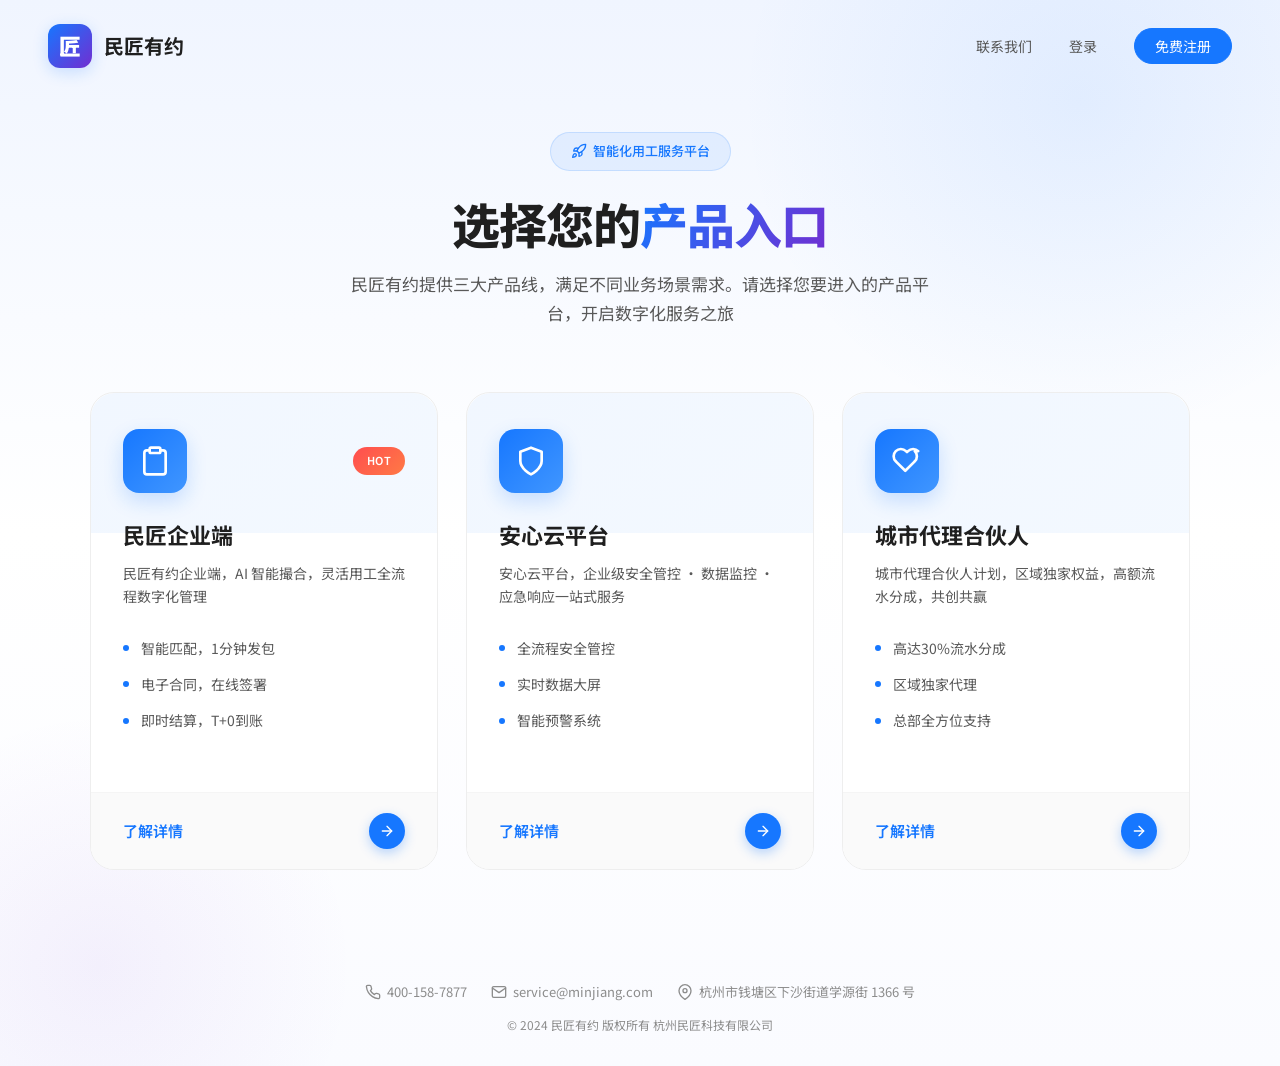
==== commit c763170a: "feat: 统一登录注册页面，整合到login.html" ====
--- a/index.html
+++ b/index.html
@@ -135,127 +135,141 @@
       margin: 0 auto;
     }
     .portal-card {
+      display: block;
       background: #fff;
-      border-radius: var(--radius-2xl);
-      padding: 40px 36px;
+      border-radius: 24px;
+      padding: 0;
       border: 1px solid var(--gray-200);
-      transition: var(--transition-slow);
+      transition: all 0.4s cubic-bezier(0.25, 0.46, 0.45, 0.94);
       cursor: pointer;
       position: relative;
       overflow: hidden;
-      display: flex;
-      flex-direction: column;
-    }
-    .portal-card::before {
-      content: '';
+      text-decoration: none;
+      color: inherit;
+    }
+    .portal-card:hover {
+      transform: translateY(-12px);
+      box-shadow: 0 32px 64px rgba(22,119,255,0.12);
+      border-color: rgba(22,119,255,0.2);
+    }
+    .portal-card:hover .portal-card-arrow {
+      transform: translateX(6px);
+    }
+    .portal-card:hover .portal-card-icon {
+      transform: scale(1.1) rotate(-5deg);
+    }
+    .portal-card-inner {
+      padding: 36px 32px 32px;
+      position: relative;
+      z-index: 1;
+    }
+    .portal-card-bg {
       position: absolute;
-      top: 0; left: 0; right: 0;
-      height: 5px;
+      top: 0; right: 0; left: 0;
+      height: 140px;
       background: var(--card-grad);
-      transform: scaleX(0);
-      transform-origin: left;
-      transition: var(--transition-slow);
-    }
-    .portal-card:hover {
-      transform: translateY(-10px);
-      box-shadow: 0 24px 60px rgba(0,0,0,0.1);
-      border-color: transparent;
-    }
-    .portal-card:hover::before { transform: scaleX(1); }
+      opacity: 0.06;
+      border-radius: 24px 24px 0 0;
+      transition: opacity 0.4s ease;
+    }
+    .portal-card:hover .portal-card-bg {
+      opacity: 0.1;
+    }
     .portal-card-icon-wrap {
       position: relative;
-      margin-bottom: 28px;
+      margin-bottom: 24px;
+      display: flex;
+      align-items: center;
+      justify-content: space-between;
     }
     .portal-card-icon {
-      width: 72px;
-      height: 72px;
-      border-radius: 18px;
+      width: 64px;
+      height: 64px;
+      border-radius: 16px;
       display: flex;
       align-items: center;
       justify-content: center;
-      box-shadow: 0 10px 24px rgba(0,0,0,0.12);
-      transition: var(--transition);
-    }
-    .portal-card:hover .portal-card-icon {
-      transform: scale(1.08) rotate(-3deg);
+      box-shadow: 0 8px 20px rgba(22,119,255,0.2);
+      transition: transform 0.4s cubic-bezier(0.25, 0.46, 0.45, 0.94);
+      flex-shrink: 0;
     }
     .portal-card-badge {
-      position: absolute;
-      top: 4px;
-      left: 84px;
-      padding: 4px 12px;
+      padding: 5px 14px;
       background: linear-gradient(135deg, #FF4D4F, #FF7A45);
       color: #fff;
       font-size: 11px;
       font-weight: 600;
       border-radius: var(--radius-full);
+      letter-spacing: 0.5px;
     }
     .portal-card-title {
-      font-size: 24px;
+      font-size: 22px;
       font-weight: 700;
       color: var(--text);
-      margin-bottom: 12px;
+      margin-bottom: 10px;
     }
     .portal-card-desc {
       font-size: 14px;
       color: var(--text-secondary);
       line-height: 1.65;
-      margin-bottom: 24px;
-      min-height: 48px;
+      margin-bottom: 28px;
     }
     .portal-card-features {
       display: flex;
       flex-direction: column;
+      gap: 14px;
+      margin-bottom: 28px;
+    }
+    .portal-card-feature {
+      display: flex;
+      align-items: center;
       gap: 12px;
-      margin-bottom: 32px;
-      flex: 1;
-    }
-    .portal-card-feature {
-      display: flex;
-      align-items: center;
-      gap: 10px;
       font-size: 14px;
       color: var(--text-secondary);
     }
-    .portal-card-feature .icon {
-      color: var(--green);
-      width: 18px;
-      height: 18px;
+    .portal-card-feature-dot {
+      width: 6px;
+      height: 6px;
+      border-radius: 50%;
+      background: var(--primary);
       flex-shrink: 0;
     }
-    .portal-card-action {
+    .portal-card-footer {
       display: flex;
       align-items: center;
       justify-content: space-between;
-      padding-top: 24px;
+      padding: 20px 32px;
       border-top: 1px solid var(--gray-100);
-    }
-    .portal-card-link-wrap {
-      display: block;
-      text-decoration: none;
-      color: inherit;
-    }
-    .portal-card-btn {
-      display: flex;
-      align-items: center;
-      gap: 6px;
+      background: var(--gray-50);
+      transition: background 0.3s ease;
+    }
+    .portal-card:hover .portal-card-footer {
+      background: var(--primary-50);
+    }
+    .portal-card-ft-text {
       font-size: 15px;
       font-weight: 600;
-      padding: 10px 24px;
-      border-radius: var(--radius);
+      color: var(--primary);
+    }
+    .portal-card-arrow {
+      width: 36px;
+      height: 36px;
+      border-radius: 50%;
+      background: var(--primary);
+      display: flex;
+      align-items: center;
+      justify-content: center;
+      transition: transform 0.3s ease, box-shadow 0.3s ease;
+      box-shadow: 0 4px 12px rgba(22,119,255,0.3);
+    }
+    .portal-card-arrow .icon {
+      width: 16px;
+      height: 16px;
       color: #fff;
-      transition: var(--transition);
-    }
-    .portal-card-btn:hover { transform: translateX(4px); }
-    .portal-card-link {
-      font-size: 13px;
-      color: var(--text-muted);
-      display: flex;
-      align-items: center;
-      gap: 4px;
-      transition: var(--transition);
-    }
-    .portal-card:hover .portal-card-link { color: var(--text-secondary); }
+    }
+    .portal-card:hover .portal-card-arrow {
+      box-shadow: 0 6px 16px rgba(22,119,255,0.4);
+    }
     .portal-footer {
       padding: 32px 48px;
       text-align: center;
@@ -298,7 +312,7 @@
       <div class="portal-nav-right">
         <a href="contact.html" class="portal-nav-link">联系我们</a>
         <a href="login.html" class="btn btn-ghost">登录</a>
-        <a href="register.html" class="btn btn-primary">免费注册</a>
+        <a href="login.html" class="btn btn-primary">免费注册</a>
       </div>
     </div>
 
@@ -318,8 +332,9 @@
 
         <div class="portal-grid">
           <!-- 民匠企业端 -->
-          <div class="portal-card" style="--card-grad: linear-gradient(135deg, #1677FF, #4096FF);">
-            <a href="minjiang.html" class="portal-card-link-wrap">
+          <a href="minjiang.html" class="portal-card" style="--card-grad: linear-gradient(135deg, #1677FF, #4096FF);">
+            <div class="portal-card-bg"></div>
+            <div class="portal-card-inner">
               <div class="portal-card-icon-wrap">
                 <div class="portal-card-icon" style="background: linear-gradient(135deg, #1677FF, #4096FF);">
                   <span class="icon icon-clipboard icon-lg icon-white"></span>
@@ -329,22 +344,23 @@
               <h3 class="portal-card-title">民匠企业端</h3>
               <p class="portal-card-desc">民匠有约企业端，AI 智能撮合，灵活用工全流程数字化管理</p>
               <div class="portal-card-features">
-                <div class="portal-card-feature"><span class="icon icon-check icon-sm"></span> 智能匹配，1分钟发包</div>
-                <div class="portal-card-feature"><span class="icon icon-check icon-sm"></span> 电子合同，在线签署</div>
-                <div class="portal-card-feature"><span class="icon icon-check icon-sm"></span> 即时结算，T+0到账</div>
-              </div>
-            </a>
-            <div class="portal-card-action">
-              <a href="login.html" class="portal-card-btn" style="background: linear-gradient(135deg, #1677FF, #4096FF);">
-                进入平台 <span class="icon icon-arrow-right icon-sm"></span>
-              </a>
-              <a href="minjiang.html" class="portal-card-link">了解详情 <span class="icon icon-arrow-right icon-sm" style="width:12px;height:12px;"></span></a>
-            </div>
-          </div>
+                <div class="portal-card-feature"><span class="portal-card-feature-dot"></span> 智能匹配，1分钟发包</div>
+                <div class="portal-card-feature"><span class="portal-card-feature-dot"></span> 电子合同，在线签署</div>
+                <div class="portal-card-feature"><span class="portal-card-feature-dot"></span> 即时结算，T+0到账</div>
+              </div>
+            </div>
+            <div class="portal-card-footer">
+              <span class="portal-card-ft-text">了解详情</span>
+              <span class="portal-card-arrow">
+                <span class="icon icon-arrow-right icon-sm"></span>
+              </span>
+            </div>
+          </a>
 
           <!-- 安心云平台 -->
-          <div class="portal-card" style="--card-grad: linear-gradient(135deg, #1677FF, #4096FF);">
-            <a href="anxinyun.html" class="portal-card-link-wrap">
+          <a href="anxinyun.html" class="portal-card" style="--card-grad: linear-gradient(135deg, #1677FF, #4096FF);">
+            <div class="portal-card-bg"></div>
+            <div class="portal-card-inner">
               <div class="portal-card-icon-wrap">
                 <div class="portal-card-icon" style="background: linear-gradient(135deg, #1677FF, #4096FF);">
                   <span class="icon icon-shield icon-lg icon-white"></span>
@@ -353,22 +369,23 @@
               <h3 class="portal-card-title">安心云平台</h3>
               <p class="portal-card-desc">安心云平台，企业级安全管控 · 数据监控 · 应急响应一站式服务</p>
               <div class="portal-card-features">
-                <div class="portal-card-feature"><span class="icon icon-check icon-sm"></span> 全流程安全管控</div>
-                <div class="portal-card-feature"><span class="icon icon-check icon-sm"></span> 实时数据大屏</div>
-                <div class="portal-card-feature"><span class="icon icon-check icon-sm"></span> 智能预警系统</div>
-              </div>
-            </a>
-            <div class="portal-card-action">
-              <a href="login.html" class="portal-card-btn" style="background: linear-gradient(135deg, #1677FF, #4096FF);">
-                进入平台 <span class="icon icon-arrow-right icon-sm"></span>
-              </a>
-              <a href="anxinyun.html" class="portal-card-link">了解详情 <span class="icon icon-arrow-right icon-sm" style="width:12px;height:12px;"></span></a>
-            </div>
-          </div>
+                <div class="portal-card-feature"><span class="portal-card-feature-dot"></span> 全流程安全管控</div>
+                <div class="portal-card-feature"><span class="portal-card-feature-dot"></span> 实时数据大屏</div>
+                <div class="portal-card-feature"><span class="portal-card-feature-dot"></span> 智能预警系统</div>
+              </div>
+            </div>
+            <div class="portal-card-footer">
+              <span class="portal-card-ft-text">了解详情</span>
+              <span class="portal-card-arrow">
+                <span class="icon icon-arrow-right icon-sm"></span>
+              </span>
+            </div>
+          </a>
 
           <!-- 城市代理合伙人 -->
-          <div class="portal-card" style="--card-grad: linear-gradient(135deg, #1677FF, #4096FF);">
-            <a href="agent.html" class="portal-card-link-wrap">
+          <a href="agent.html" class="portal-card" style="--card-grad: linear-gradient(135deg, #1677FF, #4096FF);">
+            <div class="portal-card-bg"></div>
+            <div class="portal-card-inner">
               <div class="portal-card-icon-wrap">
                 <div class="portal-card-icon" style="background: linear-gradient(135deg, #1677FF, #4096FF);">
                   <span class="icon icon-handshake icon-lg icon-white"></span>
@@ -377,18 +394,18 @@
               <h3 class="portal-card-title">城市代理合伙人</h3>
               <p class="portal-card-desc">城市代理合伙人计划，区域独家权益，高额流水分成，共创共赢</p>
               <div class="portal-card-features">
-                <div class="portal-card-feature"><span class="icon icon-check icon-sm"></span> 高达30%流水分成</div>
-                <div class="portal-card-feature"><span class="icon icon-check icon-sm"></span> 区域独家代理</div>
-                <div class="portal-card-feature"><span class="icon icon-check icon-sm"></span> 总部全方位支持</div>
-              </div>
-            </a>
-            <div class="portal-card-action">
-              <a href="login.html" class="portal-card-btn" style="background: linear-gradient(135deg, #1677FF, #4096FF);">
-                进入平台 <span class="icon icon-arrow-right icon-sm"></span>
-              </a>
-              <a href="agent.html" class="portal-card-link">了解详情 <span class="icon icon-arrow-right icon-sm" style="width:12px;height:12px;"></span></a>
-            </div>
-          </div>
+                <div class="portal-card-feature"><span class="portal-card-feature-dot"></span> 高达30%流水分成</div>
+                <div class="portal-card-feature"><span class="portal-card-feature-dot"></span> 区域独家代理</div>
+                <div class="portal-card-feature"><span class="portal-card-feature-dot"></span> 总部全方位支持</div>
+              </div>
+            </div>
+            <div class="portal-card-footer">
+              <span class="portal-card-ft-text">了解详情</span>
+              <span class="portal-card-arrow">
+                <span class="icon icon-arrow-right icon-sm"></span>
+              </span>
+            </div>
+          </a>
         </div>
       </div>
     </div>
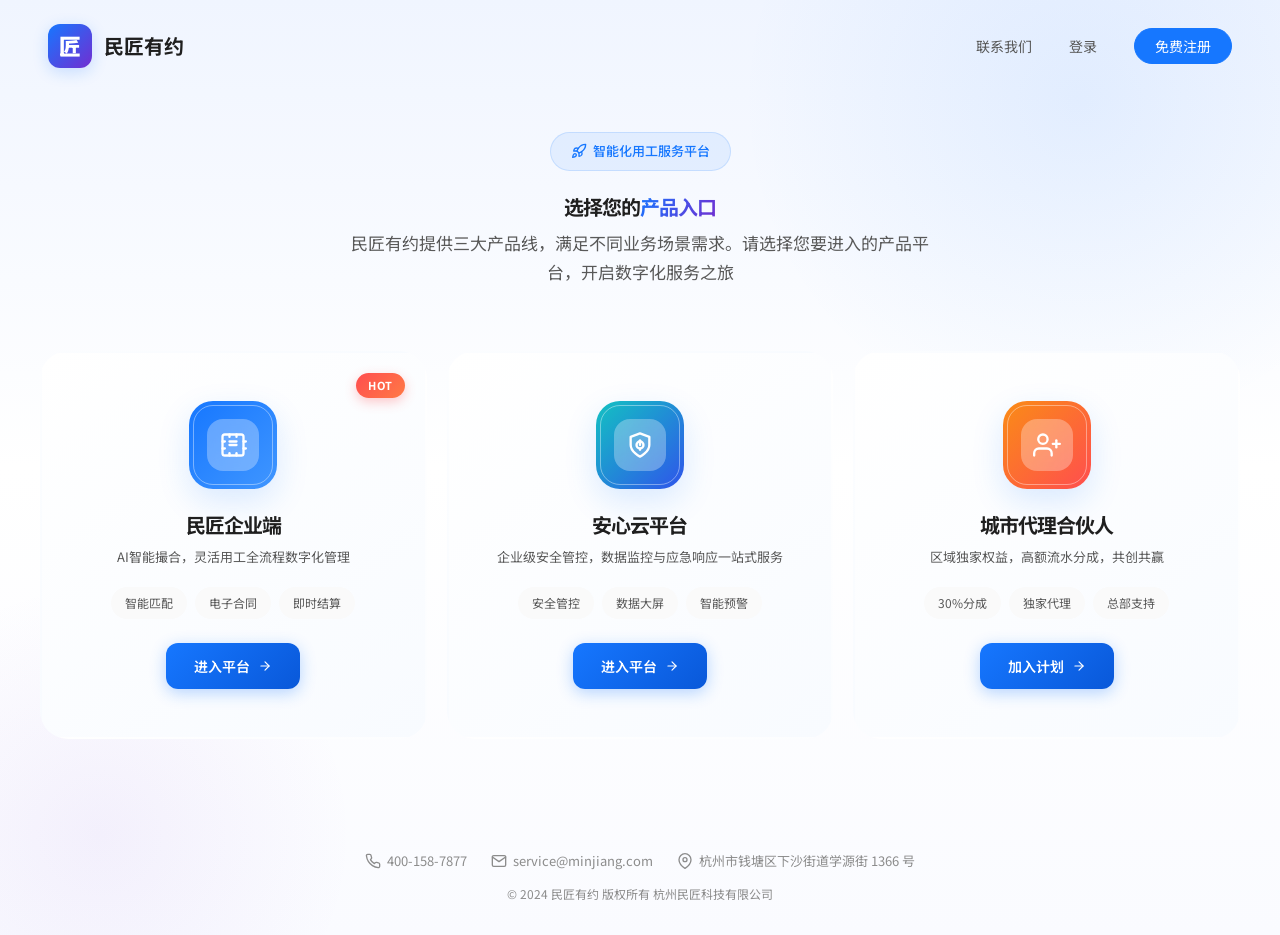
==== commit 24ad919b: "feat: 重新设计门户首页产品入口样式，去除卡片改为现代按钮式设计，重新设计三个产品图标" ====
--- a/index.html
+++ b/index.html
@@ -130,145 +130,163 @@
     .portal-grid {
       display: grid;
       grid-template-columns: repeat(3, 1fr);
-      gap: 28px;
-      max-width: 1100px;
+      gap: 20px;
+      max-width: 1200px;
       margin: 0 auto;
     }
-    .portal-card {
-      display: block;
-      background: #fff;
-      border-radius: 24px;
-      padding: 0;
-      border: 1px solid var(--gray-200);
-      transition: all 0.4s cubic-bezier(0.25, 0.46, 0.45, 0.94);
+    .portal-item {
+      display: flex;
+      flex-direction: column;
+      align-items: center;
+      padding: 48px 28px;
+      background: linear-gradient(145deg, #ffffff 0%, #f8fbff 100%);
+      border-radius: 28px;
       cursor: pointer;
       position: relative;
       overflow: hidden;
       text-decoration: none;
       color: inherit;
-    }
-    .portal-card:hover {
-      transform: translateY(-12px);
-      box-shadow: 0 32px 64px rgba(22,119,255,0.12);
-      border-color: rgba(22,119,255,0.2);
-    }
-    .portal-card:hover .portal-card-arrow {
-      transform: translateX(6px);
-    }
-    .portal-card:hover .portal-card-icon {
-      transform: scale(1.1) rotate(-5deg);
-    }
-    .portal-card-inner {
-      padding: 36px 32px 32px;
+      transition: all 0.4s cubic-bezier(0.25, 0.46, 0.45, 0.94);
+      border: 2px solid transparent;
+    }
+    .portal-item::before {
+      content: '';
+      position: absolute;
+      top: -50%;
+      left: -50%;
+      width: 200%;
+      height: 200%;
+      background: radial-gradient(circle at 30% 30%, rgba(22,119,255,0.06) 0%, transparent 50%);
+      opacity: 0;
+      transition: opacity 0.4s ease;
+    }
+    .portal-item:hover {
+      transform: translateY(-8px) scale(1.02);
+      border-color: rgba(22,119,255,0.15);
+      box-shadow: 0 24px 60px rgba(22,119,255,0.08), 0 4px 16px rgba(0,0,0,0.04);
+    }
+    .portal-item:hover::before {
+      opacity: 1;
+    }
+    .portal-icon-box {
+      width: 88px;
+      height: 88px;
+      border-radius: 24px;
+      display: flex;
+      align-items: center;
+      justify-content: center;
+      position: relative;
+      z-index: 2;
+      margin-bottom: 24px;
+      transition: transform 0.4s cubic-bezier(0.25, 0.46, 0.45, 0.94);
+      box-shadow: 0 12px 32px rgba(22,119,255,0.15);
+    }
+    .portal-item:hover .portal-icon-box {
+      transform: scale(1.12);
+    }
+    .portal-icon-box::after {
+      content: '';
+      position: absolute;
+      top: 4px;
+      left: 4px;
+      right: 4px;
+      bottom: 4px;
+      border-radius: 20px;
+      border: 1px solid rgba(255,255,255,0.4);
+    }
+    .portal-icon-inner {
+      width: 52px;
+      height: 52px;
+      border-radius: 16px;
+      display: flex;
+      align-items: center;
+      justify-content: center;
+      background: rgba(255,255,255,0.3);
+      backdrop-filter: blur(8px);
       position: relative;
       z-index: 1;
     }
-    .portal-card-bg {
+    .portal-icon-inner .icon {
+      width: 28px;
+      height: 28px;
+      color: #fff;
+      filter: drop-shadow(0 2px 4px rgba(0,0,0,0.1));
+    }
+    .portal-badge {
       position: absolute;
-      top: 0; right: 0; left: 0;
-      height: 140px;
-      background: var(--card-grad);
-      opacity: 0.06;
-      border-radius: 24px 24px 0 0;
-      transition: opacity 0.4s ease;
-    }
-    .portal-card:hover .portal-card-bg {
-      opacity: 0.1;
-    }
-    .portal-card-icon-wrap {
-      position: relative;
-      margin-bottom: 24px;
-      display: flex;
-      align-items: center;
-      justify-content: space-between;
-    }
-    .portal-card-icon {
-      width: 64px;
-      height: 64px;
-      border-radius: 16px;
-      display: flex;
-      align-items: center;
-      justify-content: center;
-      box-shadow: 0 8px 20px rgba(22,119,255,0.2);
-      transition: transform 0.4s cubic-bezier(0.25, 0.46, 0.45, 0.94);
-      flex-shrink: 0;
-    }
-    .portal-card-badge {
-      padding: 5px 14px;
+      top: 20px;
+      right: 20px;
+      padding: 4px 12px;
       background: linear-gradient(135deg, #FF4D4F, #FF7A45);
       color: #fff;
       font-size: 11px;
-      font-weight: 600;
+      font-weight: 700;
       border-radius: var(--radius-full);
       letter-spacing: 0.5px;
-    }
-    .portal-card-title {
-      font-size: 22px;
+      z-index: 2;
+      box-shadow: 0 4px 12px rgba(255,77,79,0.3);
+    }
+    .portal-title {
+      font-size: 20px;
       font-weight: 700;
       color: var(--text);
       margin-bottom: 10px;
-    }
-    .portal-card-desc {
+      text-align: center;
+      z-index: 2;
+    }
+    .portal-desc {
+      font-size: 13px;
+      color: var(--text-secondary);
+      line-height: 1.6;
+      text-align: center;
+      margin-bottom: 20px;
+      z-index: 2;
+    }
+    .portal-features {
+      display: flex;
+      flex-wrap: wrap;
+      justify-content: center;
+      gap: 8px;
+      margin-bottom: 24px;
+      z-index: 2;
+    }
+    .portal-feature {
+      padding: 6px 14px;
+      background: var(--gray-50);
+      border-radius: var(--radius-full);
+      font-size: 12px;
+      color: var(--text-secondary);
+      transition: all 0.3s ease;
+    }
+    .portal-item:hover .portal-feature {
+      background: rgba(22,119,255,0.08);
+      color: var(--primary);
+    }
+    .portal-btn {
+      display: flex;
+      align-items: center;
+      gap: 8px;
+      padding: 12px 28px;
+      background: linear-gradient(135deg, var(--primary) 0%, var(--primary-dark) 100%);
+      color: #fff;
       font-size: 14px;
-      color: var(--text-secondary);
-      line-height: 1.65;
-      margin-bottom: 28px;
-    }
-    .portal-card-features {
-      display: flex;
-      flex-direction: column;
-      gap: 14px;
-      margin-bottom: 28px;
-    }
-    .portal-card-feature {
-      display: flex;
-      align-items: center;
-      gap: 12px;
-      font-size: 14px;
-      color: var(--text-secondary);
-    }
-    .portal-card-feature-dot {
-      width: 6px;
-      height: 6px;
-      border-radius: 50%;
-      background: var(--primary);
-      flex-shrink: 0;
-    }
-    .portal-card-footer {
-      display: flex;
-      align-items: center;
-      justify-content: space-between;
-      padding: 20px 32px;
-      border-top: 1px solid var(--gray-100);
-      background: var(--gray-50);
-      transition: background 0.3s ease;
-    }
-    .portal-card:hover .portal-card-footer {
-      background: var(--primary-50);
-    }
-    .portal-card-ft-text {
-      font-size: 15px;
       font-weight: 600;
-      color: var(--primary);
-    }
-    .portal-card-arrow {
-      width: 36px;
-      height: 36px;
-      border-radius: 50%;
-      background: var(--primary);
-      display: flex;
-      align-items: center;
-      justify-content: center;
-      transition: transform 0.3s ease, box-shadow 0.3s ease;
-      box-shadow: 0 4px 12px rgba(22,119,255,0.3);
-    }
-    .portal-card-arrow .icon {
-      width: 16px;
-      height: 16px;
-      color: #fff;
-    }
-    .portal-card:hover .portal-card-arrow {
-      box-shadow: 0 6px 16px rgba(22,119,255,0.4);
+      border-radius: var(--radius-lg);
+      transition: all 0.3s ease;
+      z-index: 2;
+      box-shadow: 0 4px 16px rgba(22,119,255,0.3);
+    }
+    .portal-item:hover .portal-btn {
+      transform: translateY(-2px);
+      box-shadow: 0 6px 20px rgba(22,119,255,0.4);
+    }
+    .portal-btn .icon {
+      width: 14px;
+      height: 14px;
+      transition: transform 0.3s ease;
+    }
+    .portal-item:hover .portal-btn .icon {
+      transform: translateX(4px);
     }
     .portal-footer {
       padding: 32px 48px;
@@ -331,80 +349,75 @@
         </div>
 
         <div class="portal-grid">
-          <!-- 民匠企业端 -->
-          <a href="minjiang.html" class="portal-card" style="--card-grad: linear-gradient(135deg, #1677FF, #4096FF);">
-            <div class="portal-card-bg"></div>
-            <div class="portal-card-inner">
-              <div class="portal-card-icon-wrap">
-                <div class="portal-card-icon" style="background: linear-gradient(135deg, #1677FF, #4096FF);">
-                  <span class="icon icon-clipboard icon-lg icon-white"></span>
-                </div>
-                <span class="portal-card-badge">HOT</span>
+          <a href="minjiang.html" class="portal-item">
+            <span class="portal-badge">HOT</span>
+            <div class="portal-icon-box" style="background: linear-gradient(135deg, #1677FF, #4096FF);">
+              <div class="portal-icon-inner">
+                <svg viewBox="0 0 24 24" fill="none" stroke="currentColor" stroke-width="2" stroke-linecap="round" stroke-linejoin="round" style="width:28px;height:28px;color:#fff;">
+                  <rect x="3" y="3" width="18" height="18" rx="2" ry="2"></rect>
+                  <path d="M9 3v2"></path>
+                  <path d="M15 3v2"></path>
+                  <path d="M9 19v2"></path>
+                  <path d="M15 19v2"></path>
+                  <path d="M3 9h2"></path>
+                  <path d="M21 9h2"></path>
+                  <path d="M3 15h2"></path>
+                  <path d="M21 15h2"></path>
+                  <path d="M9 9h6"></path>
+                  <path d="M9 12h6"></path>
+                </svg>
               </div>
-              <h3 class="portal-card-title">民匠企业端</h3>
-              <p class="portal-card-desc">民匠有约企业端，AI 智能撮合，灵活用工全流程数字化管理</p>
-              <div class="portal-card-features">
-                <div class="portal-card-feature"><span class="portal-card-feature-dot"></span> 智能匹配，1分钟发包</div>
-                <div class="portal-card-feature"><span class="portal-card-feature-dot"></span> 电子合同，在线签署</div>
-                <div class="portal-card-feature"><span class="portal-card-feature-dot"></span> 即时结算，T+0到账</div>
-              </div>
-            </div>
-            <div class="portal-card-footer">
-              <span class="portal-card-ft-text">了解详情</span>
-              <span class="portal-card-arrow">
-                <span class="icon icon-arrow-right icon-sm"></span>
-              </span>
-            </div>
+            </div>
+            <h3 class="portal-title">民匠企业端</h3>
+            <p class="portal-desc">AI智能撮合，灵活用工全流程数字化管理</p>
+            <div class="portal-features">
+              <span class="portal-feature">智能匹配</span>
+              <span class="portal-feature">电子合同</span>
+              <span class="portal-feature">即时结算</span>
+            </div>
+            <span class="portal-btn">进入平台 <span class="icon icon-arrow-right icon-sm"></span></span>
           </a>
 
-          <!-- 安心云平台 -->
-          <a href="anxinyun.html" class="portal-card" style="--card-grad: linear-gradient(135deg, #1677FF, #4096FF);">
-            <div class="portal-card-bg"></div>
-            <div class="portal-card-inner">
-              <div class="portal-card-icon-wrap">
-                <div class="portal-card-icon" style="background: linear-gradient(135deg, #1677FF, #4096FF);">
-                  <span class="icon icon-shield icon-lg icon-white"></span>
-                </div>
+          <a href="anxinyun.html" class="portal-item">
+            <div class="portal-icon-box" style="background: linear-gradient(135deg, #13C2C2, #2F54EB);">
+              <div class="portal-icon-inner">
+                <svg viewBox="0 0 24 24" fill="none" stroke="currentColor" stroke-width="2" stroke-linecap="round" stroke-linejoin="round" style="width:28px;height:28px;color:#fff;">
+                  <path d="M12 22s8-4 8-10V5l-8-3-8 3v7c0 6 8 10 8 10z"></path>
+                  <circle cx="12" cy="12" r="3"></circle>
+                  <path d="M12 8v4"></path>
+                  <path d="M12 16h.01"></path>
+                </svg>
               </div>
-              <h3 class="portal-card-title">安心云平台</h3>
-              <p class="portal-card-desc">安心云平台，企业级安全管控 · 数据监控 · 应急响应一站式服务</p>
-              <div class="portal-card-features">
-                <div class="portal-card-feature"><span class="portal-card-feature-dot"></span> 全流程安全管控</div>
-                <div class="portal-card-feature"><span class="portal-card-feature-dot"></span> 实时数据大屏</div>
-                <div class="portal-card-feature"><span class="portal-card-feature-dot"></span> 智能预警系统</div>
-              </div>
-            </div>
-            <div class="portal-card-footer">
-              <span class="portal-card-ft-text">了解详情</span>
-              <span class="portal-card-arrow">
-                <span class="icon icon-arrow-right icon-sm"></span>
-              </span>
-            </div>
+            </div>
+            <h3 class="portal-title">安心云平台</h3>
+            <p class="portal-desc">企业级安全管控，数据监控与应急响应一站式服务</p>
+            <div class="portal-features">
+              <span class="portal-feature">安全管控</span>
+              <span class="portal-feature">数据大屏</span>
+              <span class="portal-feature">智能预警</span>
+            </div>
+            <span class="portal-btn">进入平台 <span class="icon icon-arrow-right icon-sm"></span></span>
           </a>
 
-          <!-- 城市代理合伙人 -->
-          <a href="agent.html" class="portal-card" style="--card-grad: linear-gradient(135deg, #1677FF, #4096FF);">
-            <div class="portal-card-bg"></div>
-            <div class="portal-card-inner">
-              <div class="portal-card-icon-wrap">
-                <div class="portal-card-icon" style="background: linear-gradient(135deg, #1677FF, #4096FF);">
-                  <span class="icon icon-handshake icon-lg icon-white"></span>
-                </div>
+          <a href="agent.html" class="portal-item">
+            <div class="portal-icon-box" style="background: linear-gradient(135deg, #FA8C16, #FF4D4F);">
+              <div class="portal-icon-inner">
+                <svg viewBox="0 0 24 24" fill="none" stroke="currentColor" stroke-width="2" stroke-linecap="round" stroke-linejoin="round" style="width:28px;height:28px;color:#fff;">
+                  <path d="M16 21v-2a4 4 0 0 0-4-4H5a4 4 0 0 0-4 4v2"></path>
+                  <circle cx="8.5" cy="7" r="4"></circle>
+                  <line x1="20" y1="8" x2="20" y2="14"></line>
+                  <line x1="23" y1="11" x2="17" y2="11"></line>
+                </svg>
               </div>
-              <h3 class="portal-card-title">城市代理合伙人</h3>
-              <p class="portal-card-desc">城市代理合伙人计划，区域独家权益，高额流水分成，共创共赢</p>
-              <div class="portal-card-features">
-                <div class="portal-card-feature"><span class="portal-card-feature-dot"></span> 高达30%流水分成</div>
-                <div class="portal-card-feature"><span class="portal-card-feature-dot"></span> 区域独家代理</div>
-                <div class="portal-card-feature"><span class="portal-card-feature-dot"></span> 总部全方位支持</div>
-              </div>
-            </div>
-            <div class="portal-card-footer">
-              <span class="portal-card-ft-text">了解详情</span>
-              <span class="portal-card-arrow">
-                <span class="icon icon-arrow-right icon-sm"></span>
-              </span>
-            </div>
+            </div>
+            <h3 class="portal-title">城市代理合伙人</h3>
+            <p class="portal-desc">区域独家权益，高额流水分成，共创共赢</p>
+            <div class="portal-features">
+              <span class="portal-feature">30%分成</span>
+              <span class="portal-feature">独家代理</span>
+              <span class="portal-feature">总部支持</span>
+            </div>
+            <span class="portal-btn">加入计划 <span class="icon icon-arrow-right icon-sm"></span></span>
           </a>
         </div>
       </div>
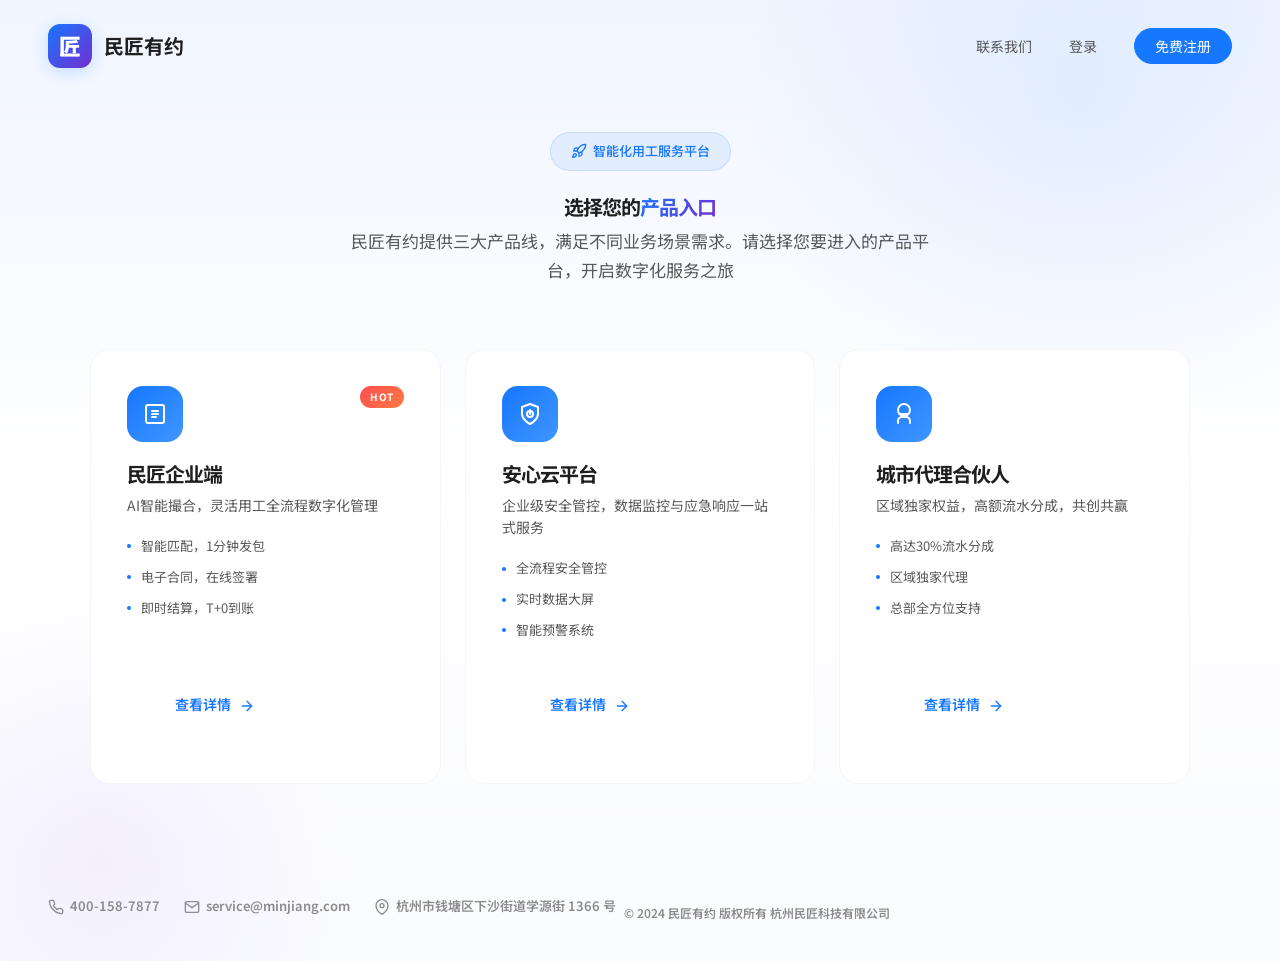
==== commit be458b35: "feat: 重新设计门户首页产品入口，去除按钮改为文字链接，更新图标设计" ====
--- a/index.html
+++ b/index.html
@@ -130,163 +130,108 @@
     .portal-grid {
       display: grid;
       grid-template-columns: repeat(3, 1fr);
-      gap: 20px;
-      max-width: 1200px;
+      gap: 24px;
+      max-width: 1100px;
       margin: 0 auto;
     }
     .portal-item {
       display: flex;
       flex-direction: column;
-      align-items: center;
-      padding: 48px 28px;
-      background: linear-gradient(145deg, #ffffff 0%, #f8fbff 100%);
-      border-radius: 28px;
+      align-items: flex-start;
+      padding: 36px;
+      background: #fff;
+      border-radius: 20px;
       cursor: pointer;
       position: relative;
       overflow: hidden;
       text-decoration: none;
       color: inherit;
-      transition: all 0.4s cubic-bezier(0.25, 0.46, 0.45, 0.94);
-      border: 2px solid transparent;
-    }
-    .portal-item::before {
-      content: '';
-      position: absolute;
-      top: -50%;
-      left: -50%;
-      width: 200%;
-      height: 200%;
-      background: radial-gradient(circle at 30% 30%, rgba(22,119,255,0.06) 0%, transparent 50%);
-      opacity: 0;
-      transition: opacity 0.4s ease;
+      transition: all 0.35s cubic-bezier(0.4, 0, 0.2, 1);
+      border: 1px solid var(--gray-100);
     }
     .portal-item:hover {
-      transform: translateY(-8px) scale(1.02);
-      border-color: rgba(22,119,255,0.15);
-      box-shadow: 0 24px 60px rgba(22,119,255,0.08), 0 4px 16px rgba(0,0,0,0.04);
-    }
-    .portal-item:hover::before {
-      opacity: 1;
-    }
-    .portal-icon-box {
-      width: 88px;
-      height: 88px;
-      border-radius: 24px;
+      transform: translateY(-6px);
+      box-shadow: 0 16px 48px rgba(0,0,0,0.06);
+      border-color: rgba(22,119,255,0.2);
+    }
+    .portal-item:hover .portal-icon {
+      transform: translateX(4px);
+    }
+    .portal-item:hover .portal-arrow {
+      transform: translateX(8px);
+    }
+    .portal-top {
+      display: flex;
+      align-items: flex-start;
+      justify-content: space-between;
+      width: 100%;
+      margin-bottom: 20px;
+    }
+    .portal-icon {
+      width: 56px;
+      height: 56px;
+      border-radius: 16px;
       display: flex;
       align-items: center;
       justify-content: center;
-      position: relative;
-      z-index: 2;
-      margin-bottom: 24px;
-      transition: transform 0.4s cubic-bezier(0.25, 0.46, 0.45, 0.94);
-      box-shadow: 0 12px 32px rgba(22,119,255,0.15);
-    }
-    .portal-item:hover .portal-icon-box {
-      transform: scale(1.12);
-    }
-    .portal-icon-box::after {
-      content: '';
-      position: absolute;
-      top: 4px;
-      left: 4px;
-      right: 4px;
-      bottom: 4px;
-      border-radius: 20px;
-      border: 1px solid rgba(255,255,255,0.4);
-    }
-    .portal-icon-inner {
-      width: 52px;
-      height: 52px;
-      border-radius: 16px;
-      display: flex;
-      align-items: center;
-      justify-content: center;
-      background: rgba(255,255,255,0.3);
-      backdrop-filter: blur(8px);
-      position: relative;
-      z-index: 1;
-    }
-    .portal-icon-inner .icon {
-      width: 28px;
-      height: 28px;
-      color: #fff;
-      filter: drop-shadow(0 2px 4px rgba(0,0,0,0.1));
+      transition: transform 0.35s ease;
+      flex-shrink: 0;
     }
     .portal-badge {
-      position: absolute;
-      top: 20px;
-      right: 20px;
-      padding: 4px 12px;
+      padding: 3px 10px;
       background: linear-gradient(135deg, #FF4D4F, #FF7A45);
       color: #fff;
-      font-size: 11px;
+      font-size: 10px;
       font-weight: 700;
       border-radius: var(--radius-full);
       letter-spacing: 0.5px;
-      z-index: 2;
-      box-shadow: 0 4px 12px rgba(255,77,79,0.3);
+      flex-shrink: 0;
+    }
+    .portal-body {
+      flex: 1;
     }
     .portal-title {
       font-size: 20px;
       font-weight: 700;
       color: var(--text);
-      margin-bottom: 10px;
-      text-align: center;
-      z-index: 2;
+      margin-bottom: 8px;
     }
     .portal-desc {
+      font-size: 14px;
+      color: var(--text-secondary);
+      line-height: 1.6;
+      margin-bottom: 20px;
+    }
+    .portal-features {
+      display: flex;
+      flex-direction: column;
+      gap: 10px;
+      margin-bottom: 20px;
+    }
+    .portal-feature {
+      display: flex;
+      align-items: center;
+      gap: 10px;
       font-size: 13px;
       color: var(--text-secondary);
-      line-height: 1.6;
-      text-align: center;
-      margin-bottom: 20px;
-      z-index: 2;
-    }
-    .portal-features {
-      display: flex;
-      flex-wrap: wrap;
-      justify-content: center;
+    }
+    .portal-feature-dot {
+      width: 4px;
+      height: 4px;
+      border-radius: 50%;
+      background: var(--primary);
+      flex-shrink: 0;
+    }
+    .portal-footer {
+      display: flex;
+      align-items: center;
       gap: 8px;
-      margin-bottom: 24px;
-      z-index: 2;
-    }
-    .portal-feature {
-      padding: 6px 14px;
-      background: var(--gray-50);
-      border-radius: var(--radius-full);
-      font-size: 12px;
-      color: var(--text-secondary);
-      transition: all 0.3s ease;
-    }
-    .portal-item:hover .portal-feature {
-      background: rgba(22,119,255,0.08);
-      color: var(--primary);
-    }
-    .portal-btn {
-      display: flex;
-      align-items: center;
-      gap: 8px;
-      padding: 12px 28px;
-      background: linear-gradient(135deg, var(--primary) 0%, var(--primary-dark) 100%);
-      color: #fff;
       font-size: 14px;
       font-weight: 600;
-      border-radius: var(--radius-lg);
-      transition: all 0.3s ease;
-      z-index: 2;
-      box-shadow: 0 4px 16px rgba(22,119,255,0.3);
-    }
-    .portal-item:hover .portal-btn {
-      transform: translateY(-2px);
-      box-shadow: 0 6px 20px rgba(22,119,255,0.4);
-    }
-    .portal-btn .icon {
-      width: 14px;
-      height: 14px;
-      transition: transform 0.3s ease;
-    }
-    .portal-item:hover .portal-btn .icon {
-      transform: translateX(4px);
+      color: var(--primary);
+    }
+    .portal-arrow {
+      transition: transform 0.35s ease;
     }
     .portal-footer {
       padding: 32px 48px;
@@ -350,74 +295,77 @@
 
         <div class="portal-grid">
           <a href="minjiang.html" class="portal-item">
-            <span class="portal-badge">HOT</span>
-            <div class="portal-icon-box" style="background: linear-gradient(135deg, #1677FF, #4096FF);">
-              <div class="portal-icon-inner">
-                <svg viewBox="0 0 24 24" fill="none" stroke="currentColor" stroke-width="2" stroke-linecap="round" stroke-linejoin="round" style="width:28px;height:28px;color:#fff;">
-                  <rect x="3" y="3" width="18" height="18" rx="2" ry="2"></rect>
-                  <path d="M9 3v2"></path>
-                  <path d="M15 3v2"></path>
-                  <path d="M9 19v2"></path>
-                  <path d="M15 19v2"></path>
-                  <path d="M3 9h2"></path>
-                  <path d="M21 9h2"></path>
-                  <path d="M3 15h2"></path>
-                  <path d="M21 15h2"></path>
+            <div class="portal-top">
+              <div class="portal-icon" style="background: linear-gradient(135deg, #1677FF, #4096FF);">
+                <svg viewBox="0 0 24 24" fill="none" stroke="white" stroke-width="2" stroke-linecap="round" stroke-linejoin="round" width="24" height="24">
+                  <rect x="3" y="3" width="18" height="18" rx="2"></rect>
                   <path d="M9 9h6"></path>
                   <path d="M9 12h6"></path>
+                  <path d="M9 15h4"></path>
                 </svg>
               </div>
-            </div>
-            <h3 class="portal-title">民匠企业端</h3>
-            <p class="portal-desc">AI智能撮合，灵活用工全流程数字化管理</p>
-            <div class="portal-features">
-              <span class="portal-feature">智能匹配</span>
-              <span class="portal-feature">电子合同</span>
-              <span class="portal-feature">即时结算</span>
-            </div>
-            <span class="portal-btn">进入平台 <span class="icon icon-arrow-right icon-sm"></span></span>
+              <span class="portal-badge">HOT</span>
+            </div>
+            <div class="portal-body">
+              <h3 class="portal-title">民匠企业端</h3>
+              <p class="portal-desc">AI智能撮合，灵活用工全流程数字化管理</p>
+              <div class="portal-features">
+                <div class="portal-feature"><span class="portal-feature-dot"></span>智能匹配，1分钟发包</div>
+                <div class="portal-feature"><span class="portal-feature-dot"></span>电子合同，在线签署</div>
+                <div class="portal-feature"><span class="portal-feature-dot"></span>即时结算，T+0到账</div>
+              </div>
+            </div>
+            <div class="portal-footer">
+              查看详情<span class="portal-arrow"><span class="icon icon-arrow-right icon-sm"></span></span>
+            </div>
           </a>
 
           <a href="anxinyun.html" class="portal-item">
-            <div class="portal-icon-box" style="background: linear-gradient(135deg, #13C2C2, #2F54EB);">
-              <div class="portal-icon-inner">
-                <svg viewBox="0 0 24 24" fill="none" stroke="currentColor" stroke-width="2" stroke-linecap="round" stroke-linejoin="round" style="width:28px;height:28px;color:#fff;">
+            <div class="portal-top">
+              <div class="portal-icon" style="background: linear-gradient(135deg, #1677FF, #4096FF);">
+                <svg viewBox="0 0 24 24" fill="none" stroke="white" stroke-width="2" stroke-linecap="round" stroke-linejoin="round" width="24" height="24">
                   <path d="M12 22s8-4 8-10V5l-8-3-8 3v7c0 6 8 10 8 10z"></path>
                   <circle cx="12" cy="12" r="3"></circle>
-                  <path d="M12 8v4"></path>
-                  <path d="M12 16h.01"></path>
+                  <line x1="12" y1="8" x2="12" y2="12"></line>
                 </svg>
               </div>
             </div>
-            <h3 class="portal-title">安心云平台</h3>
-            <p class="portal-desc">企业级安全管控，数据监控与应急响应一站式服务</p>
-            <div class="portal-features">
-              <span class="portal-feature">安全管控</span>
-              <span class="portal-feature">数据大屏</span>
-              <span class="portal-feature">智能预警</span>
-            </div>
-            <span class="portal-btn">进入平台 <span class="icon icon-arrow-right icon-sm"></span></span>
+            <div class="portal-body">
+              <h3 class="portal-title">安心云平台</h3>
+              <p class="portal-desc">企业级安全管控，数据监控与应急响应一站式服务</p>
+              <div class="portal-features">
+                <div class="portal-feature"><span class="portal-feature-dot"></span>全流程安全管控</div>
+                <div class="portal-feature"><span class="portal-feature-dot"></span>实时数据大屏</div>
+                <div class="portal-feature"><span class="portal-feature-dot"></span>智能预警系统</div>
+              </div>
+            </div>
+            <div class="portal-footer">
+              查看详情<span class="portal-arrow"><span class="icon icon-arrow-right icon-sm"></span></span>
+            </div>
           </a>
 
           <a href="agent.html" class="portal-item">
-            <div class="portal-icon-box" style="background: linear-gradient(135deg, #FA8C16, #FF4D4F);">
-              <div class="portal-icon-inner">
-                <svg viewBox="0 0 24 24" fill="none" stroke="currentColor" stroke-width="2" stroke-linecap="round" stroke-linejoin="round" style="width:28px;height:28px;color:#fff;">
-                  <path d="M16 21v-2a4 4 0 0 0-4-4H5a4 4 0 0 0-4 4v2"></path>
-                  <circle cx="8.5" cy="7" r="4"></circle>
-                  <line x1="20" y1="8" x2="20" y2="14"></line>
-                  <line x1="23" y1="11" x2="17" y2="11"></line>
+            <div class="portal-top">
+              <div class="portal-icon" style="background: linear-gradient(135deg, #1677FF, #4096FF);">
+                <svg viewBox="0 0 24 24" fill="none" stroke="white" stroke-width="2" stroke-linecap="round" stroke-linejoin="round" width="24" height="24">
+                  <circle cx="12" cy="8" r="6"></circle>
+                  <path d="M18 21v-2a4 4 0 0 0-4-4H10a4 4 0 0 0-4 4v2"></path>
+                  <line x1="8" y1="12" x2="16" y2="12"></line>
                 </svg>
               </div>
             </div>
-            <h3 class="portal-title">城市代理合伙人</h3>
-            <p class="portal-desc">区域独家权益，高额流水分成，共创共赢</p>
-            <div class="portal-features">
-              <span class="portal-feature">30%分成</span>
-              <span class="portal-feature">独家代理</span>
-              <span class="portal-feature">总部支持</span>
-            </div>
-            <span class="portal-btn">加入计划 <span class="icon icon-arrow-right icon-sm"></span></span>
+            <div class="portal-body">
+              <h3 class="portal-title">城市代理合伙人</h3>
+              <p class="portal-desc">区域独家权益，高额流水分成，共创共赢</p>
+              <div class="portal-features">
+                <div class="portal-feature"><span class="portal-feature-dot"></span>高达30%流水分成</div>
+                <div class="portal-feature"><span class="portal-feature-dot"></span>区域独家代理</div>
+                <div class="portal-feature"><span class="portal-feature-dot"></span>总部全方位支持</div>
+              </div>
+            </div>
+            <div class="portal-footer">
+              查看详情<span class="portal-arrow"><span class="icon icon-arrow-right icon-sm"></span></span>
+            </div>
           </a>
         </div>
       </div>
